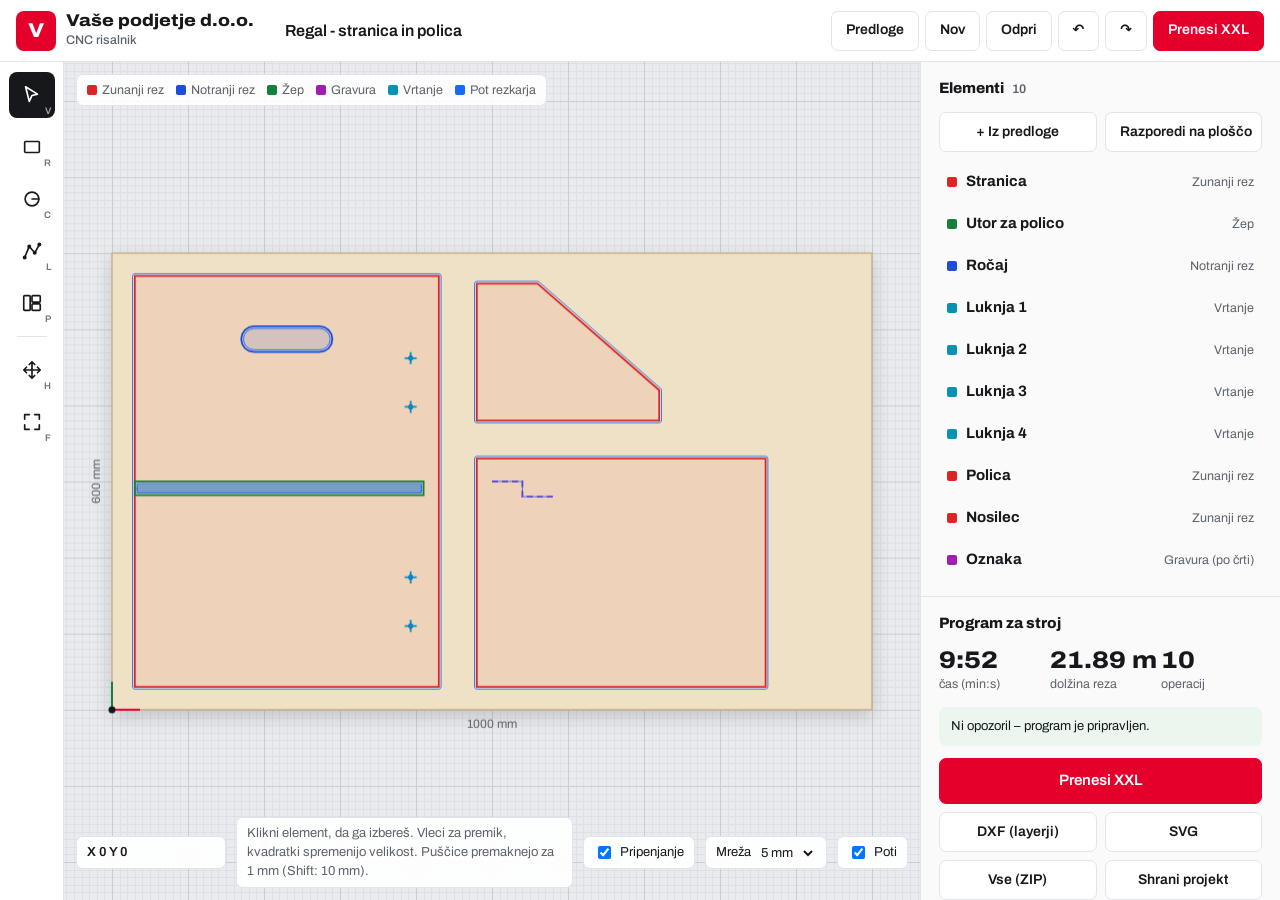
==== index.html @ a8231465 "Prva verzija CNC risalnika" ====
<!DOCTYPE html>
<html lang="sl">
<head>
<meta charset="utf-8">
<meta name="viewport" content="width=device-width, initial-scale=1">
<title>CNC risalnik</title>
<link rel="preconnect" href="https://fonts.googleapis.com">
<link href="https://fonts.googleapis.com/css2?family=Archivo:wdth,wght@62..125,400..800&display=swap" rel="stylesheet">
<style>
/* VOICE: delavniško orodje – natančno, mirno, brez okraskov.
   IDEA: plošča iverala na mizi CNC stroja; kar nariše, gre naravnost v stroj.
   PICTURE: risalna miza sama – plošča, kosi v barvah operacij, modre poti rezkarja.
   COLOUR and TYPE: bela/grafit, brezov les za ploščo, en signalni poudarek (barva podjetja); Archivo.
   LAYOUT: glava z logotipom, levo orodja, sredina miza, desno mere in izvoz; pod 900px se panel zloži pod mizo. */
:root{color-scheme:light dark;
 --bg:light-dark(#ffffff,#141518);--ink:light-dark(#16181b,#eceef1);--mute:light-dark(#5d636b,#9aa1aa);
 --line:light-dark(#e2e4e8,#2a2d33);--panel:light-dark(#fafafa,#1b1d21);--field:light-dark(#fff,#111316);
 --bed:light-dark(#e9ebee,#202329);--grid:light-dark(#dde0e4,#272a30);--grid2:light-dark(#c9cdd3,#33373e);
 --sheet:light-dark(#efe1c6,#5a4c36);--sheet-edge:light-dark(#c9b38b,#8a7553);--path:light-dark(#1769ff,#5b9bff);
 --accent:#e4002b}
:root[data-theme=light]{color-scheme:light}:root[data-theme=dark]{color-scheme:dark}
*{box-sizing:border-box;min-width:0}
html,body{height:100%}
body{margin:0;background:var(--bg);color:var(--ink);font:15px/1.45 Archivo,system-ui,sans-serif;overflow:hidden}
button,input,select{font:inherit;color:inherit}
button{cursor:pointer}
:focus-visible{outline:2px solid var(--accent);outline-offset:2px}
.app{display:grid;grid-template:"top top top" auto "tools stage side" 1fr / 64px minmax(0,1fr) 360px;height:100dvh}
header{grid-area:top;display:flex;align-items:center;gap:14px;padding:10px 16px;border-bottom:1px solid var(--line);flex-wrap:wrap}
.brand{display:flex;align-items:center;gap:10px;margin-right:6px}
#logo{width:40px;height:40px;border-radius:8px;background:var(--accent);display:grid;place-items:center;overflow:hidden;flex:none}
#logo span{color:#fff;font-weight:800;font-size:20px;font-stretch:112%}
#logo img{width:100%;height:100%;object-fit:contain;background:#fff}
#cname{font-weight:800;font-stretch:112%;font-size:17px;line-height:1.1;white-space:nowrap}
.brand small{display:block;color:var(--mute);font-size:12.5px;font-weight:500;font-stretch:100%}
#pname{flex:1 1 220px;max-width:380px;border:1px solid transparent;background:transparent;border-radius:6px;padding:8px 10px;font-weight:600;font-size:16px}
#pname:hover,#pname:focus{border-color:var(--line);background:var(--field)}
.acts{display:flex;gap:6px;flex-wrap:wrap;margin-left:auto}
.btn,.ghost{min-height:40px;padding:0 14px;border-radius:7px;border:1px solid var(--line);background:var(--bg);font-weight:600;font-size:14px;white-space:nowrap}
.ghost:hover,.btn:hover{border-color:var(--mute)}
.primary{background:var(--accent);border-color:var(--accent);color:#fff}
.primary:hover{filter:brightness(1.08);border-color:var(--accent)}
.danger{color:light-dark(#c4001f,#ff7085)}
.tools{grid-area:tools;border-right:1px solid var(--line);display:flex;flex-direction:column;gap:6px;padding:10px 8px;align-items:center}
.tools button{width:46px;height:46px;border-radius:8px;border:1px solid transparent;background:transparent;display:grid;place-items:center;position:relative}
.tools button:hover{background:var(--panel);border-color:var(--line)}
.tools button[aria-pressed=true]{background:var(--ink);color:var(--bg)}
.tools svg{width:22px;height:22px;fill:none;stroke:currentColor;stroke-width:1.8;stroke-linecap:round;stroke-linejoin:round}
.tools kbd{position:absolute;right:3px;bottom:1px;font:600 9.5px Archivo,sans-serif;opacity:.6}
.tools hr{width:30px;border:0;border-top:1px solid var(--line);margin:4px 0}
.stage{grid-area:stage;position:relative;overflow:hidden;touch-action:none}
#cv{position:absolute;inset:0;display:block}
.status{position:absolute;left:12px;right:12px;bottom:12px;display:flex;gap:10px;align-items:center;flex-wrap:wrap;pointer-events:none}
.status>*{pointer-events:auto;background:color-mix(in srgb,var(--bg) 92%,transparent);border:1px solid var(--line);border-radius:7px;padding:6px 10px;font-size:13px;backdrop-filter:blur(6px)}
#xy{font-variant-numeric:tabular-nums;min-width:150px;font-weight:600}
#hint{flex:1 1 260px;color:var(--mute)}
.status label{display:flex;gap:6px;align-items:center;white-space:nowrap}
.status select{border:0;background:transparent;padding:0}
.legend{position:absolute;top:12px;left:12px;display:flex;gap:12px;flex-wrap:wrap;font-size:12.5px;color:var(--mute);background:color-mix(in srgb,var(--bg) 90%,transparent);border:1px solid var(--line);border-radius:7px;padding:6px 10px}
.legend i,.list i{display:inline-block;width:10px;height:10px;border-radius:2px;margin-right:5px;vertical-align:-1px}
aside{grid-area:side;border-left:1px solid var(--line);background:var(--panel);overflow-y:auto}
section{padding:16px 18px;border-bottom:1px solid var(--line)}
h2{font-size:15px;font-weight:800;margin:0 0 12px;display:flex;align-items:center;gap:8px}
h2 small{color:var(--mute);font-weight:600}
details>summary{cursor:pointer;font-weight:800;font-size:15px;list-style:none;display:flex;justify-content:space-between;min-height:28px;align-items:center}
details>summary::after{content:"+";font-weight:500;color:var(--mute);font-size:20px}
details[open]>summary::after{content:"−"}
details[open]>summary{margin-bottom:12px}
.grid2{display:grid;grid-template-columns:minmax(0,1fr) minmax(0,1fr);gap:8px 10px}
.f{display:grid;grid-template-columns:1fr auto;gap:3px 6px;align-items:center;font-size:13px;color:var(--mute)}
.f span{grid-column:1/-1}
.f input,.f select{width:100%;min-height:40px;border:1px solid var(--line);border-radius:6px;background:var(--field);padding:6px 8px;font-size:16px;font-variant-numeric:tabular-nums;color:var(--ink)}
.f em{font-style:normal;font-size:12px;white-space:nowrap}
.f.wide{grid-template-columns:1fr;margin-top:10px}
.chk{display:flex;gap:8px;align-items:center;margin-top:10px;font-size:14px;min-height:32px}
.chk input{width:18px;height:18px;accent-color:var(--accent)}
.note{font-size:13px;color:var(--mute);margin:10px 0 0}
.row{display:flex;gap:8px;margin-top:14px}.row>*{flex:1}
.name{flex:1;border:1px solid var(--line);border-radius:6px;padding:6px 8px;font-weight:700;font-size:16px;background:var(--field)}
.back{width:36px;height:36px;border:1px solid var(--line);border-radius:6px;background:var(--bg);flex:none}
.list{list-style:none;margin:0;padding:0;display:grid;gap:2px}
.list button{width:100%;display:grid;grid-template-columns:auto 1fr auto;align-items:center;gap:4px;text-align:left;border:0;background:transparent;padding:9px 8px;border-radius:6px;min-height:40px}
.list button:hover{background:var(--bg)}
.list span{font-size:12.5px;color:var(--mute)}
.list .empty{color:var(--mute);font-size:14px;padding:8px}
.pts{display:grid;gap:5px;grid-column:1/-1}
.pt{display:grid;grid-template-columns:22px 1fr 1fr 32px;gap:6px;align-items:center;font-size:12.5px;color:var(--mute)}
.pt input{min-height:36px;border:1px solid var(--line);border-radius:6px;padding:4px 6px;background:var(--field);font-size:15px;width:100%}
.pt .x{height:36px;border:1px solid var(--line);border-radius:6px;background:var(--bg)}
.pts+.chk{grid-column:1/-1}
.kpi{display:grid;grid-template-columns:repeat(3,minmax(0,1fr));gap:10px;margin-bottom:12px}
.kpi b{display:block;font-size:24px;font-weight:800;font-stretch:112%;font-variant-numeric:tabular-nums;line-height:1.1;white-space:nowrap}
.kpi span{font-size:12.5px;color:var(--mute)}
.warn{margin:0 0 12px;padding:10px 12px 10px 28px;border-radius:7px;background:light-dark(#fff4e5,#3a2a12);font-size:13px}
.warn.good{background:light-dark(#eaf6ee,#13291b);list-style:none;padding-left:12px}
.dl{display:grid;grid-template-columns:1fr 1fr;gap:8px}
.dl .primary{grid-column:1/-1;min-height:46px;font-size:15px}
pre{margin:10px 0 0;max-height:260px;overflow:auto;background:var(--field);border:1px solid var(--line);border-radius:6px;padding:10px;font:12.5px/1.45 ui-monospace,SFMono-Regular,Menlo,monospace}
.gh{display:flex;justify-content:space-between;align-items:center;gap:8px;margin-top:12px;font-size:13px;color:var(--mute)}
.gh .ghost{min-height:34px}
.color{width:100%;height:40px;border:1px solid var(--line);border-radius:6px;padding:2px;background:var(--field)}
.file{font-size:13px}
#toast{position:fixed;left:50%;bottom:24px;transform:translate(-50%,20px);background:var(--ink);color:var(--bg);padding:10px 16px;border-radius:8px;font-weight:600;opacity:0;transition:.2s;pointer-events:none;z-index:9;max-width:90vw}
#toast.on{opacity:1;transform:translate(-50%,0)}
@media(prefers-reduced-motion:reduce){#toast{transition:none}}
.perpart{margin-top:12px;padding-top:12px;border-top:1px dashed var(--line)}.perpart .ghost{width:100%}
.sample{font-size:12.5px;color:var(--mute);margin:8px 0 0}
.grp{display:flex;gap:10px;align-items:center;background:var(--bg);border:1px solid var(--line);border-radius:7px;padding:8px 10px;margin:-2px 0 12px;font-size:13px;color:var(--mute)}
.grp b{color:var(--ink)}.grp .ghost{min-height:34px;flex:none}
.xxl{margin-top:12px;padding-top:12px;border-top:1px dashed var(--line)}
.sub{font-size:13px;font-weight:700;margin:12px 0 6px}
.drills{display:grid;grid-template-columns:1fr 1fr 1.3fr .8fr 32px;gap:5px;align-items:center;font-size:12px;color:var(--mute)}
.drills input{min-height:36px;border:1px solid var(--line);border-radius:6px;padding:4px 6px;background:var(--field);font-size:15px;width:100%}
.drills .x{height:36px;border:1px solid var(--line);border-radius:6px;background:var(--bg)}
.small{min-height:34px;margin-top:8px;font-size:13px}
textarea{width:100%;border:1px solid var(--line);border-radius:6px;background:var(--field);padding:8px;font:13px/1.4 ui-monospace,Menlo,monospace;color:var(--ink);resize:vertical}
dialog{width:min(1120px,96vw);max-height:92dvh;border:1px solid var(--line);border-radius:12px;padding:0;background:var(--bg);color:var(--ink);overflow:hidden;display:none;flex-direction:column}
dialog[open]{display:flex}
dialog::backdrop{background:rgba(10,12,16,.45)}
.tplhead,.tplfoot{display:flex;align-items:center;gap:14px;padding:14px 18px;border-bottom:1px solid var(--line);flex-wrap:wrap}
.tplhead h2{margin:0;flex:1;font-size:19px}
.tplfoot{border-bottom:0;border-top:1px solid var(--line)}.tplfoot .primary{margin-left:auto;min-height:44px}
.tplbody{display:grid;grid-template-columns:240px minmax(0,1fr) minmax(0,1.1fr);overflow:auto;flex:1}
#tpl-list{border-right:1px solid var(--line);padding:10px;display:grid;gap:4px;align-content:start}
#tpl-list button{text-align:left;border:1px solid transparent;background:transparent;border-radius:8px;padding:10px;display:grid;gap:2px}
#tpl-list button span{font-size:12.5px;color:var(--mute);line-height:1.35}
#tpl-list button[aria-pressed=true]{background:var(--panel);border-color:var(--line);box-shadow:inset 3px 0 0 var(--accent)}
#tpl-form{padding:16px 18px;border-right:1px solid var(--line)}
#tpl-form h3{margin:0 0 4px;font-size:17px}
.tplprev{padding:16px 18px;background:var(--bed)}
#tpl-svg{width:100%;height:260px;display:block}
.parts{list-style:none;margin:10px 0 0;padding:0;display:grid;gap:4px;font-size:13.5px}
.parts li{display:flex;justify-content:space-between;gap:10px;border-bottom:1px solid var(--line);padding:4px 0}
.parts span{color:var(--mute);font-variant-numeric:tabular-nums;white-space:nowrap}
.tnotes{margin:10px 0 0;padding-left:18px;font-size:13px;color:var(--mute)}
@media(max-width:900px){.tplbody{grid-template-columns:minmax(0,1fr)}#tpl-list{border-right:0;border-bottom:1px solid var(--line);grid-template-columns:repeat(auto-fill,minmax(160px,1fr))}#tpl-form{border-right:0}}
@media(max-width:900px){
 body{overflow:auto}
 .app{grid-template:"top" auto "tools" auto "stage" 70vh "side" auto / minmax(0,1fr);height:auto}
 .tools{flex-direction:row;border-right:0;border-bottom:1px solid var(--line);justify-content:center;flex-wrap:wrap}
 .tools hr{width:1px;height:30px;border:0;border-left:1px solid var(--line);margin:0 4px}
 aside{border-left:0;border-top:1px solid var(--line);overflow:visible}
 #hint{display:none}
 .acts{margin-left:0}
}
</style>
</head>
<body>
<div class="app">
<header>
  <div class="brand"><div id="logo"></div><div><div id="cname"></div><small>CNC risalnik</small></div></div>
  <input id="pname" aria-label="Ime projekta">
  <div class="acts">
    <button class="ghost" id="tpl-open">Predloge</button>
    <button class="ghost" id="new">Nov</button>
    <button class="ghost" id="open">Odpri</button>
    <button class="ghost" id="undo" aria-label="Razveljavi">↶</button>
    <button class="ghost" id="redo" aria-label="Ponovi">↷</button>
    <button class="btn primary" id="dl-nc">Prenesi G-kodo</button>
  </div>
  <input type="file" id="file" accept=".json,application/json" hidden>
</header>

<nav class="tools" aria-label="Orodja za risanje">
  <button data-tool="select" title="Izberi in premakni (V)" aria-label="Izberi"><svg viewBox="0 0 24 24"><path d="M5 3l13 8-6 1.5L9 19z"/></svg><kbd>V</kbd></button>
  <button data-tool="rect" title="Pravokotnik (R)" aria-label="Pravokotnik"><svg viewBox="0 0 24 24"><rect x="4" y="6" width="16" height="12" rx="1"/></svg><kbd>R</kbd></button>
  <button data-tool="circle" title="Krog / luknja (C)" aria-label="Krog"><svg viewBox="0 0 24 24"><circle cx="12" cy="12" r="7.5"/><path d="M12 12h7.5"/></svg><kbd>C</kbd></button>
  <button data-tool="poly" title="Črta in oblika (L)" aria-label="Črta in oblika"><svg viewBox="0 0 24 24"><path d="M4 19l5-12 6 7 5-9"/><circle cx="4" cy="19" r="1.3"/><circle cx="9" cy="7" r="1.3"/><circle cx="15" cy="14" r="1.3"/><circle cx="20" cy="5" r="1.3"/></svg><kbd>L</kbd></button>
  <button id="tpl-open3" title="Kos iz predloge" aria-label="Kos iz predloge"><svg viewBox="0 0 24 24"><rect x="3" y="4" width="7" height="16" rx="1"/><rect x="12" y="4" width="9" height="7" rx="1"/><rect x="12" y="13" width="9" height="7" rx="1"/></svg><kbd>P</kbd></button>
  <hr>
  <button data-tool="pan" title="Premik pogleda (H, ali drži preslednico)" aria-label="Premik pogleda"><svg viewBox="0 0 24 24"><path d="M12 3v18M3 12h18M12 3l-3 3M12 3l3 3M12 21l-3-3M12 21l3-3M3 12l3-3M3 12l3 3M21 12l-3-3M21 12l-3 3"/></svg><kbd>H</kbd></button>
  <button id="fit" title="Prilagodi pogled (F)" aria-label="Prilagodi pogled"><svg viewBox="0 0 24 24"><path d="M4 9V4h5M20 9V4h-5M4 15v5h5M20 15v5h-5"/></svg><kbd>F</kbd></button>
</nav>

<main class="stage">
  <canvas id="cv" aria-label="Risalna miza: plošča materiala z narisanimi kosi"></canvas>
  <div class="legend"><span><i style="background:#dc2626"></i>Zunanji rez</span><span><i style="background:#1d4ed8"></i>Notranji rez</span><span><i style="background:#15803d"></i>Žep</span><span><i style="background:#a21caf"></i>Gravura</span><span><i style="background:#0891b2"></i>Vrtanje</span><span><i style="background:var(--path)"></i>Pot rezkarja</span></div>
  <div class="status">
    <span id="xy">X 0  Y 0</span>
    <span id="hint"></span>
    <label><input type="checkbox" id="snap" checked> Pripenjanje</label>
    <label>Mreža <select id="gridsel"><option value="1">1 mm</option><option value="5" selected>5 mm</option><option value="10">10 mm</option><option value="50">50 mm</option></select></label>
    <label><input type="checkbox" id="paths" checked> Poti</label>
  </div>
</main>

<aside>
  <section id="selbox"></section>
  <section>
    <h2>Program za stroj</h2>
    <div class="kpi"><div><b id="time">–</b><span>čas (min:s)</span></div><div><b id="len">–</b><span>dolžina reza</span></div><div><b id="nops">–</b><span>operacij</span></div></div>
    <ul id="warn" class="warn"></ul>
    <div class="dl">
      <button class="btn primary" id="dl-nc2">Prenesi G-kodo</button>
      <button class="ghost" id="dl-dxf">DXF (layerji)</button>
      <button class="ghost" id="dl-svg">SVG</button>
      <button class="ghost" id="dl-zip">Vse (ZIP)</button>
      <button class="ghost" id="dl-json">Shrani projekt</button>
    </div>
    <div class="perpart">
      <button class="ghost" id="dl-parts">Vsak kos svoj program (ZIP)</button>
      <label class="chk"><input type="checkbox" id="with-outline"> Tudi rezkaj obris kosa</label>
      <p class="note">Za delo na podstavkih: kos je že razrezan na žagi, program ima mere kosa (DX, DY) in samo vrtine, utore, žepe.</p>
    </div>
    <details><summary id="gsum">Predogled G-kode</summary>
      <div class="gh"><span id="gclines"></span><button class="ghost" id="copy">Kopiraj</button></div>
      <pre id="gcode"></pre>
    </details>
  </section>
  <section><details open><summary>Material in orodje</summary><div id="setbox"></div></details></section>
  <section><details><summary>Blagovna znamka</summary>
    <div class="grid2">
      <label class="f wide" style="grid-column:1/-1"><span>Ime podjetja</span><input id="b-name"></label>
      <label class="f"><span>Barva</span><input id="b-acc" type="color" class="color"></label>
      <label class="f"><span>Logotip (PNG/SVG)</span><input id="b-logo" type="file" accept="image/*" class="file"></label>
    </div>
    <div class="row"><button class="ghost" id="b-reset">Ponastavi znamko</button><button class="ghost" id="sample">Naloži vzorec</button></div>
    <p class="sample">Vzorčni projekt (regal) je izmišljen, za preizkus.</p>
  </details></section>
</aside>
</div>
<dialog id="tpl" aria-labelledby="tpl-h">
  <div class="tplhead"><h2 id="tpl-h">Kos iz predloge</h2><button type="button" class="ghost" id="tpl-close">Zapri</button></div>
  <div class="tplbody">
    <nav id="tpl-list" aria-label="Predloge"></nav>
    <div id="tpl-form"></div>
    <div class="tplprev"><svg id="tpl-svg" role="img" aria-label="Predogled kosov"></svg><ul id="tpl-parts" class="parts"></ul><ul id="tpl-notes" class="tnotes"></ul></div>
  </div>
  <div class="tplfoot">
    <label class="chk"><input type="checkbox" id="tpl-rot"> Dovoli zasuk kosov za 90° (ne upošteva smeri letnic)</label>
    <label class="chk"><input type="checkbox" id="tpl-clear"> Najprej pobriši ploščo</label>
    <button type="button" class="btn primary" id="tpl-add">Dodaj na ploščo</button>
  </div>
</dialog>
<div id="toast" role="status"></div>
<script>
/* ===== CNC jedro: geometrija, odmik orodja, poti, G-koda, DXF, SVG =====
   Enote: mm. Koordinatni sistem: X desno, Y gor, izhodišče = spodnji levi kot plošče,
   Z0 = zgornja ploskev materiala. */
const CNC = (() => {
  const TAU = Math.PI * 2;
  const fmt = n => { const v = Math.abs(n) < 5e-4 ? 0 : n; return (+v.toFixed(3)).toString(); };
  const ascii = t => String(t).normalize('NFD').replace(/[\u0300-\u036f]/g, '').replace(/[^\x20-\x7e]/g, '').replace(/[()]/g, '');
  const dist = (a, b) => Math.hypot(b.x - a.x, b.y - a.y);

  function area(pts) {
    let a = 0;
    for (let i = 0; i < pts.length; i++) { const p = pts[i], q = pts[(i + 1) % pts.length]; a += p.x * q.y - q.x * p.y; }
    return a / 2;
  }
  function cleanPts(pts, closed) {
    const out = [];
    for (const p of pts) if (!out.length || dist(out[out.length - 1], p) > 1e-6) out.push({ x: p.x, y: p.y });
    if (closed && out.length > 1 && dist(out[0], out[out.length - 1]) < 1e-6) out.pop();
    return out;
  }

  /* Pot: {start:{x,y}, segs:[{t:'L',x,y} | {t:'A',x,y,cx,cy,cw}], closed} */
  function rectPath(x, y, w, h, r) {
    r = Math.max(0, Math.min(r || 0, w / 2, h / 2));
    if (r < 1e-6) return { start: { x, y }, closed: true, segs: [
      { t: 'L', x: x + w, y }, { t: 'L', x: x + w, y: y + h }, { t: 'L', x, y: y + h }, { t: 'L', x, y }] };
    const s = [];
    const L = (px, py) => s.push({ t: 'L', x: px, y: py });
    const A = (px, py, cx, cy) => s.push({ t: 'A', x: px, y: py, cx, cy, cw: false });
    L(x + w - r, y); A(x + w, y + r, x + w - r, y + r);
    L(x + w, y + h - r); A(x + w - r, y + h, x + w - r, y + h - r);
    L(x + r, y + h); A(x, y + h - r, x + r, y + h - r);
    L(x, y + r); A(x + r, y, x + r, y + r);
    return { start: { x: x + r, y }, closed: true, segs: s };
  }
  function circlePath(cx, cy, r) {
    return { start: { x: cx + r, y: cy }, closed: true, segs: [
      { t: 'A', x: cx - r, y: cy, cx, cy, cw: false }, { t: 'A', x: cx + r, y: cy, cx, cy, cw: false }] };
  }
  function polyPath(pts, closed) {
    pts = cleanPts(pts, closed);
    if (closed && area(pts) < 0) pts = pts.slice().reverse();
    const segs = pts.slice(1).map(p => ({ t: 'L', x: p.x, y: p.y }));
    if (closed) segs.push({ t: 'L', x: pts[0].x, y: pts[0].y });
    return { start: { ...pts[0] }, closed, segs };
  }
  function shapePath(s) {
    if (s.type === 'rect') return rectPath(s.x, s.y, s.w, s.h, s.r);
    if (s.type === 'circle') return circlePath(s.cx, s.cy, s.r);
    return polyPath(s.pts, s.closed);
  }
  const isClosed = s => s.type !== 'poly' || !!s.closed;

  /* Odmik zaprtega poligona (CCW). d>0 navzven, d<0 navznoter.
     Kjer nastane vrzel → lok okoli oglišča, kjer prekrivanje → presečišče. */
  function polygonOffset(ptsIn, d) {
    let pts = cleanPts(ptsIn, true);
    if (pts.length < 3) return { ok: false };
    if (area(pts) < 0) pts = pts.slice().reverse();
    const n = pts.length, E = [];
    for (let i = 0; i < n; i++) {
      const p = pts[i], q = pts[(i + 1) % n], len = dist(p, q);
      const u = { x: (q.x - p.x) / len, y: (q.y - p.y) / len }, nr = { x: u.y, y: -u.x };
      E.push({ u, a: { x: p.x + nr.x * d, y: p.y + nr.y * d }, b: { x: q.x + nr.x * d, y: q.y + nr.y * d } });
    }
    const corners = [];
    for (let i = 0; i < n; i++) {
      const e0 = E[(i - 1 + n) % n], e1 = E[i];
      const cr = e0.u.x * e1.u.y - e0.u.y * e1.u.x, dot = e0.u.x * e1.u.x + e0.u.y * e1.u.y;
      if (Math.abs(cr) < 1e-9 && dot > 0) { corners.push({ first: e1.a, last: e1.a }); continue; }
      const convex = cr >= 0, gap = (convex && d > 0) || (!convex && d < 0);
      if (gap) corners.push({ first: e0.b, last: e1.a, arc: { cx: pts[i].x, cy: pts[i].y, cw: d < 0 } });
      else {
        const den = e0.u.x * e1.u.y - e0.u.y * e1.u.x;
        const t = ((e1.a.x - e0.a.x) * e1.u.y - (e1.a.y - e0.a.y) * e1.u.x) / den;
        const p = { x: e0.a.x + e0.u.x * t, y: e0.a.y + e0.u.y * t };
        corners.push({ first: p, last: p });
      }
    }
    let ok = true;
    for (let i = 0; i < n; i++) {
      const a = corners[i].last, b = corners[(i + 1) % n].first;
      if ((b.x - a.x) * E[i].u.x + (b.y - a.y) * E[i].u.y < -1e-6) ok = false;
    }
    const c0 = corners[0], segs = [];
    if (c0.arc) segs.push({ t: 'A', x: c0.last.x, y: c0.last.y, ...c0.arc });
    for (let i = 1; i < n; i++) {
      const c = corners[i];
      segs.push({ t: 'L', x: c.first.x, y: c.first.y });
      if (c.arc) segs.push({ t: 'A', x: c.last.x, y: c.last.y, ...c.arc });
    }
    segs.push({ t: 'L', x: c0.first.x, y: c0.first.y });
    const path = { start: { ...c0.first }, closed: true, segs: segs.filter((g, i) => {
      const prev = i ? segs[i - 1] : c0.first; return dist(prev, g) > 1e-7; }) };
    if (ok) { const a2 = area(pathToPoints(path, 0.05)); if (d < 0 && a2 <= 1e-6) ok = false; }
    return { ok, path };
  }

  function offsetShape(s, d) {
    if (s.type === 'rect') {
      const w = s.w + 2 * d, h = s.h + 2 * d;
      if (w < 0.01 || h < 0.01) return { ok: false };
      const rc = Math.max(0, Math.min(s.r || 0, s.w / 2, s.h / 2));
      const nr = rc > 0 ? Math.max(0, rc + d) : Math.max(0, d);
      return { ok: true, path: rectPath(s.x - d, s.y - d, w, h, nr) };
    }
    if (s.type === 'circle') {
      const r = s.r + d; if (r < 0.01) return { ok: false };
      return { ok: true, path: circlePath(s.cx, s.cy, r) };
    }
    return polygonOffset(s.pts, d);
  }

  function arcSweep(from, g) {
    const a0 = Math.atan2(from.y - g.cy, from.x - g.cx), a1 = Math.atan2(g.y - g.cy, g.x - g.cx);
    let sw = g.cw ? a0 - a1 : a1 - a0;
    while (sw <= 1e-9) sw += TAU;
    while (sw > TAU + 1e-9) sw -= TAU;
    return { a0, sw, r: Math.hypot(from.x - g.cx, from.y - g.cy) };
  }
  function pathToPoints(path, tol = 0.1) {
    const out = [{ ...path.start }]; let cur = path.start;
    for (const g of path.segs) {
      if (g.t === 'L') out.push({ x: g.x, y: g.y });
      else {
        const { a0, sw, r } = arcSweep(cur, g);
        const step = r > tol ? 2 * Math.acos(1 - tol / r) : sw;
        const n = Math.max(2, Math.ceil(sw / step)), dir = g.cw ? -1 : 1;
        for (let k = 1; k < n; k++) { const a = a0 + dir * sw * k / n; out.push({ x: g.cx + r * Math.cos(a), y: g.cy + r * Math.sin(a) }); }
        out.push({ x: g.x, y: g.y });
      }
      cur = g;
    }
    if (path.closed && out.length > 1 && dist(out[0], out[out.length - 1]) < 1e-6) out.pop();
    return out;
  }
  function pathLength(path) {
    let L = 0, cur = path.start;
    for (const g of path.segs) { L += g.t === 'L' ? dist(cur, g) : (() => { const a = arcSweep(cur, g); return a.r * a.sw; })(); cur = g; }
    return L;
  }
  function reversePath(path) {
    const P = [path.start, ...path.segs];
    const segs = [];
    for (let i = path.segs.length - 1; i >= 0; i--) {
      const g = path.segs[i], to = P[i];
      segs.push(g.t === 'L' ? { t: 'L', x: to.x, y: to.y } : { t: 'A', x: to.x, y: to.y, cx: g.cx, cy: g.cy, cw: !g.cw });
    }
    const last = P[P.length - 1];
    return { start: { x: last.x, y: last.y }, closed: path.closed, segs };
  }
  function pointInPoly(p, poly) {
    let c = false;
    for (let i = 0, j = poly.length - 1; i < poly.length; j = i++) {
      const a = poly[i], b = poly[j];
      if ((a.y > p.y) !== (b.y > p.y) && p.x < (b.x - a.x) * (p.y - a.y) / (b.y - a.y) + a.x) c = !c;
    }
    return c;
  }
  function bounds(pts) {
    let x0 = Infinity, y0 = Infinity, x1 = -Infinity, y1 = -Infinity;
    for (const p of pts) { x0 = Math.min(x0, p.x); y0 = Math.min(y0, p.y); x1 = Math.max(x1, p.x); y1 = Math.max(y1, p.y); }
    return { x0, y0, x1, y1 };
  }
  function shapeBounds(s) { return bounds(pathToPoints(shapePath(s), 0.2)); }

  /* Žep: končni obris + cik-cak polnjenje */
  function pocket(s, tool, stepoverFrac) {
    const r = tool.d / 2, inner = offsetShape(s, -r);
    if (!inner.ok) return { ok: false };
    const poly = pathToPoints(inner.path, 0.05), b = bounds(poly);
    const step = Math.max(0.05, tool.d * stepoverFrac), strokes = [];
    let active = [], row = 0;
    const nearEdge = p => { for (let i = 0, j = poly.length - 1; i < poly.length; j = i++) { const a = poly[j], c = poly[i], dx = c.x - a.x, dy = c.y - a.y;
      let t = ((p.x - a.x) * dx + (p.y - a.y) * dy) / ((dx * dx + dy * dy) || 1); t = Math.max(0, Math.min(1, t));
      if (Math.hypot(p.x - a.x - t * dx, p.y - a.y - t * dy) < 0.02) return true; } return false; };
    const okJoin = (a, c) => [0.2, 0.4, 0.6, 0.8].every(t => { const p = { x: a.x + (c.x - a.x) * t, y: a.y + (c.y - a.y) * t }; return pointInPoly(p, poly) || nearEdge(p); });
    for (let y = b.y0 + step * 0.5; y < b.y1 - 1e-6; y += step, row++) {
      const xs = [];
      for (let i = 0, j = poly.length - 1; i < poly.length; j = i++) {
        const a = poly[i], c = poly[j];
        if ((a.y > y) !== (c.y > y)) xs.push(a.x + (y - a.y) * (c.x - a.x) / (c.y - a.y));
      }
      xs.sort((p, q) => p - q);
      const iv = [];
      for (let k = 0; k + 1 < xs.length; k += 2) if (xs[k + 1] - xs[k] > 1e-4) iv.push([xs[k], xs[k + 1]]);
      const rev = row % 2 === 1, next = [], usedS = new Set(), segOf = [], pairs = [];
      iv.forEach(([x0, x1], k) => {
        segOf[k] = rev ? [{ x: x1, y }, { x: x0, y }] : [{ x: x0, y }, { x: x1, y }];
        active.forEach(st => {
          if (st.x1 < x0 || st.x0 > x1) return;
          const e = st.pts[st.pts.length - 1];
          pairs.push({ st, k, d: Math.hypot(e.x - segOf[k][0].x, e.y - segOf[k][0].y) });
        });
      });
      pairs.sort((p, q) => p.d - q.d);
      const taken = new Map();
      for (const p of pairs) {
        if (usedS.has(p.st) || taken.has(p.k)) continue;
        if (!okJoin(p.st.pts[p.st.pts.length - 1], segOf[p.k][0])) continue;
        usedS.add(p.st); taken.set(p.k, p.st);
      }
      const order = iv.map((_, k) => k); if (rev) order.reverse();
      for (const k of order) {
        const [x0, x1] = iv[k], sg = segOf[k], st0 = taken.get(k);
        if (st0) { st0.pts.push(...sg); st0.x0 = x0; st0.x1 = x1; next.push(st0); }
        else { const st = { pts: sg.slice(), x0, x1 }; strokes.push(st); next.push(st); }
      }
      active = next;
    }
    return { ok: true, strokes: strokes.map(st => st.pts), contour: inner.path };
  }

  function depthLevels(depth, stepdown) {
    const n = Math.max(1, Math.ceil(depth / Math.max(0.05, stepdown) - 1e-9));
    return Array.from({ length: n }, (_, i) => -depth * (i + 1) / n);
  }

  const OPS = {
    drill:   { label: 'Vrtanje',      order: 0, layer: 'VRTANJE',      aci: 4, color: '#0891b2' },
    engrave: { label: 'Gravura (po črti)', order: 1, layer: 'GRAVURA', aci: 6, color: '#a21caf' },
    pocket:  { label: 'Žep',           order: 2, layer: 'ZEP',          aci: 3, color: '#15803d' },
    inside:  { label: 'Notranji rez',  order: 3, layer: 'NOTRANJI_REZ', aci: 5, color: '#1d4ed8' },
    outside: { label: 'Zunanji rez',   order: 4, layer: 'ZUNANJI_REZ',  aci: 1, color: '#dc2626' },
  };
  function allowedOps(s) {
    if (!isClosed(s)) return ['engrave'];
    if (s.type === 'circle') return ['outside', 'inside', 'pocket', 'engrave', 'drill'];
    return ['outside', 'inside', 'pocket', 'engrave'];
  }
  function shapeDepth(doc, s) { return s.through && s.op !== 'engrave' && s.op !== 'pocket' ? doc.sheet.t + doc.cut.overcut : s.depth; }

  const POSTS = {
    grbl: { name: 'GRBL / grblHAL', ext: 'nc',
      head: c => ['G21 G90 G17 G94', `G0 Z${fmt(c.safeZ)}`, `M3 S${c.rpm}`, 'G4 P3'],
      foot: c => [`G0 Z${fmt(c.safeZ)}`, 'M5', 'G0 X0 Y0', 'M30'] },
    mach3: { name: 'Mach3 / Mach4', ext: 'tap',
      head: c => ['G21 G90 G17 G40 G49 G80', 'T1 M6', `G0 Z${fmt(c.safeZ)}`, `S${c.rpm} M3`, 'G4 P3'],
      foot: c => [`G0 Z${fmt(c.safeZ)}`, 'M5', 'G0 X0 Y0', 'M30'] },
    linuxcnc: { name: 'LinuxCNC', ext: 'ngc', pct: true,
      head: c => ['G21 G90 G17 G40 G49 G64 P0.02', 'T1 M6', `G0 Z${fmt(c.safeZ)}`, `S${c.rpm} M3`, 'G4 P3'],
      foot: c => [`G0 Z${fmt(c.safeZ)}`, 'M5', 'G0 X0 Y0', 'M2'] },
    xilog: { name: 'SCM Xilog Plus (.xxl)', ext: 'xxl' },
    iso: { name: 'ISO / Fanuc (s številkami vrstic)', ext: 'nc', pct: true, numbers: true, prog: 'O0001',
      head: c => ['G21 G90 G17 G40 G49 G80', 'T1 M6', `G0 Z${fmt(c.safeZ)}`, `S${c.rpm} M3`, 'G4 P3'],
      foot: c => [`G0 Z${fmt(c.safeZ)}`, 'M5', 'G0 X0 Y0', 'M30'] },
  };

  /* ---- Izhodni "zapisovalniki": G-koda in Xilog (XXL) imata isti vmesnik ---- */
  function gcodeWriter(doc, post) {
    const T = doc.tool, C = doc.cut, out = [];
    let pos = { x: 0, y: 0, z: C.safeZ };
    return {
      out, pos: () => pos,
      begin() {
        if (post.pct) out.push('%'); if (post.prog) out.push(post.prog);
        out.push(`(${ascii(doc.company || 'CNC')} - ${ascii(doc.name || 'projekt')})`);
        out.push(`(Plosca ${fmt(doc.sheet.w)} x ${fmt(doc.sheet.h)} x ${fmt(doc.sheet.t)} mm, X0 Y0 = spodnji levi kot, Z0 = vrh materiala)`);
        out.push(`(Orodje: rezkar fi ${fmt(T.d)} mm, ${T.rpm} obr/min, F${T.feed}, potop F${T.plunge})`);
        out.push(...post.head({ ...C, rpm: T.rpm }));
      },
      comment: t => out.push(`(${ascii(t)})`),
      travel(x, y) { if (pos.z < C.safeZ - 1e-6) { out.push(`G0 Z${fmt(C.safeZ)}`); pos.z = C.safeZ; } out.push(`G0 X${fmt(x)} Y${fmt(y)}`); out.push(`G0 Z${fmt(C.clearZ)}`); pos = { x, y, z: C.clearZ }; },
      plunge(z) { out.push(`G1 Z${fmt(z)} F${T.plunge}`); pos.z = z; },
      line(x, y) { out.push(`G1 X${fmt(x)} Y${fmt(y)} F${T.feed}`); pos.x = x; pos.y = y; },
      arc(g) { out.push(`${g.cw ? 'G2' : 'G3'} X${fmt(g.x)} Y${fmt(g.y)} I${fmt(g.cx - pos.x)} J${fmt(g.cy - pos.y)} F${T.feed}`); pos.x = g.x; pos.y = g.y; },
      lift() { out.push(`G0 Z${fmt(C.clearZ)}`); pos.z = C.clearZ; },
      drillBit: () => null,
      finish() {
        out.push(...post.foot(C));
        let body = out;
        if (post.numbers) { let n = 0; body = body.map(l => (l === '%' || l === post.prog || l.startsWith('(')) ? l : `N${(n += 10)} ${l}`); }
        if (post.pct) body.push('%');
        return body.join('\n') + '\n';
      },
    };
  }
  /* Xilog Plus (SCM): Y je obrnjen (Y=0 spodnji rob, pozitivno navzdol),
     rezkanje: XG0 (začetek profila), XL2P (premica), XAR2 (lok z r in G=2/3); vrtanje: B. */
  function xilogWriter(doc) {
    const T = doc.tool, X = doc.xxl, out = [];
    let pos = { x: 0, y: 0, z: doc.cut.safeZ }, open = false, startPt = null, firstFeed = true;
    const Y = y => fmt(-y);
    return {
      out, pos: () => pos,
      begin() {
        out.push(X.header.replace(/\{DX\}/g, fmt(doc.sheet.w)).replace(/\{DY\}/g, fmt(doc.sheet.h)).replace(/\{DZ\}/g, fmt(doc.sheet.t)));
        out.push(`;${ascii(doc.company || 'CNC')} - ${ascii(doc.name || 'projekt')}`);
        out.push(`;Rezkar fi ${fmt(T.d)} = T${X.routerT}, Y=0 spodnji rob, Y pozitivno navzdol, Z v material`);
      },
      comment: t => out.push(`;${ascii(t)}`),
      travel(x, y) { open = false; startPt = { x, y }; pos = { x, y, z: doc.cut.clearZ }; },
      plunge(z) {
        if (!open) { out.push(`XG0 X=${fmt(startPt.x)} Y=${Y(startPt.y)} Z=${fmt(z)} T=${X.routerT} S=${T.rpm} V=${T.plunge}`); open = true; firstFeed = true; }
        else out.push(`XL2P Z=${fmt(z)}`);
        pos.z = z;
      },
      line(x, y) { out.push(`XL2P X=${fmt(x)} Y=${Y(y)}${firstFeed ? ` V=${T.feed}` : ''}`); firstFeed = false; pos.x = x; pos.y = y; },
      arc(g) { const r = Math.hypot(pos.x - g.cx, pos.y - g.cy);
        // zrcaljenje Y obrne smer loka
        out.push(`XAR2 X=${fmt(g.x)} Y=${Y(g.y)} r=${fmt(r)} G=${g.cw ? 3 : 2}${firstFeed ? ` V=${T.feed}` : ''}`); firstFeed = false; pos.x = g.x; pos.y = g.y; },
      lift() { open = false; pos.z = doc.cut.clearZ; },
      drillBit(d) { return (X.drills || []).find(b => Math.abs(b.d - d) < 0.01) || null; },
      drill(x, y, depth, b) { out.push(`B X=${fmt(x)} Y=${Y(y)} Z=${fmt(depth)} V=${b.V} S=${b.S} Q=0 R=1 x=0 y=0 D=2 G=1 T=${b.T}`); },
      finish() { return out.join('\r\n') + '\r\n'; },
    };
  }

  function generate(doc, format) {
    const T = doc.tool, C = doc.cut, r = T.d / 2, fmtKey = format || doc.post;
    const W = fmtKey === 'xilog' ? xilogWriter(doc) : gcodeWriter(doc, POSTS[fmtKey] || POSTS.grbl);
    const warnings = [], preview = [], st = { cut: 0, plunge: 0, rapid: 0, drills: 0 };
    const P = () => W.pos();
    const travel = (x, y) => { const p = P(); st.rapid += dist(p, { x, y }) + 2 * Math.abs(C.safeZ - C.clearZ); W.travel(x, y); };
    const plunge = z => { const p = P(); if (Math.abs(p.z - z) < 1e-6) return; st.plunge += Math.abs(p.z - z); W.plunge(z); };
    const line = (x, y) => { const d = dist(P(), { x, y }); if (d < 1e-6) return; st.cut += d; W.line(x, y); };
    const arc = g => { const a = arcSweep(P(), g); st.cut += a.r * a.sw; W.arc(g); };
    const runPath = p => { for (const g of p.segs) g.t === 'L' ? line(g.x, g.y) : arc(g); };
    const lift = () => { W.lift(); };

    function cutPathWithTabs(p, z, tabZ, tabs) {
      const pts = pathToPoints(p, 0.02), Ls = [0];
      for (let i = 1; i < pts.length; i++) Ls.push(Ls[i - 1] + dist(pts[i - 1], pts[i]));
      if (p.closed) { pts.push(pts[0]); Ls.push(Ls[Ls.length - 1] + dist(pts[pts.length - 2], pts[0])); }
      const total = Ls[Ls.length - 1], half = (C.tabW + T.d) / 2, iv = [];
      for (let k = 0; k < tabs; k++) { const c = total * (k + 0.5) / tabs; iv.push([c - half, c + half]); }
      const inTab = s => iv.some(([a, b]) => s > a && s < b);
      const cuts = new Set(Ls); iv.flat().forEach(s => { if (s > 0 && s < total) cuts.add(s); });
      const S = [...cuts].sort((a, b) => a - b);
      const at = s => { let i = 1; while (i < Ls.length - 1 && Ls[i] < s) i++; const t = (s - Ls[i - 1]) / ((Ls[i] - Ls[i - 1]) || 1);
        return { x: pts[i - 1].x + (pts[i].x - pts[i - 1].x) * t, y: pts[i - 1].y + (pts[i].y - pts[i - 1].y) * t }; };
      for (let k = 1; k < S.length; k++) {
        plunge(inTab((S[k - 1] + S[k]) / 2) ? Math.max(z, tabZ) : z);
        const q = at(S[k]); line(q.x, q.y);
      }
    }

    const list = doc.shapes.filter(s => !s.hidden).slice().sort((a, b) => OPS[a.op].order - OPS[b.op].order);
    W.begin();
    list.forEach(s => {
      let op = s.op;
      const depth = shapeDepth(doc, s), levels = depthLevels(depth, T.stepdown);
      const nm = s.name || `Element ${doc.shapes.indexOf(s) + 1}`;
      if (depth <= 0) { warnings.push(`${nm}: globina je 0.`); return; }
      if (depth > doc.sheet.t + C.overcut + 1e-6) warnings.push(`${nm}: globina ${fmt(depth)} mm je večja od debeline plošče.`);

      if (op === 'drill' && s.type === 'circle') {
        const d = s.r * 2, bit = W.drillBit(d);
        if (bit) { W.drill(s.cx, s.cy, depth, bit); st.drills++; preview.push({ kind: 'drill', x: s.cx, y: s.cy, r: d / 2 }); return; }
        if (d > T.d + 0.05) op = 'inside';
        else if (fmtKey === 'xilog') { warnings.push(`${nm}: ni svedra fi ${fmt(d)} in rezkar fi ${fmt(T.d)} je prevelik – luknja ni v programu.`); return; }
        else {
          if (d < T.d - 1e-6) warnings.push(`${nm}: luknja fi ${fmt(d)} je manjša od rezkarja fi ${fmt(T.d)}; izvrtana bo s fi ${fmt(T.d)}.`);
          W.comment(`${nm} - Vrtanje, globina ${fmt(depth)} mm`);
          travel(s.cx, s.cy); levels.forEach(z => { plunge(z); plunge(C.clearZ); }); lift();
          preview.push({ kind: 'drill', x: s.cx, y: s.cy, r }); return;
        }
      }
      W.comment(`${nm} - ${OPS[op].label}, globina ${fmt(depth)} mm`);
      if (op === 'engrave') {
        const p = shapePath(s);
        levels.forEach((z, i) => { if (i === 0 || !p.closed) { lift(); travel(p.start.x, p.start.y); } plunge(z); runPath(p); });
        lift(); preview.push({ kind: 'path', path: p, op }); return;
      }
      if (op === 'pocket') {
        const pk = pocket(s, T, C.stepover);
        if (!pk.ok) { warnings.push(`${nm}: rezkar fi ${fmt(T.d)} je prevelik za ta žep.`); return; }
        let contour = pk.contour; if (!C.climb) contour = reversePath(contour);
        levels.forEach(z => {
          pk.strokes.forEach(sk => { lift(); travel(sk[0].x, sk[0].y); plunge(z); sk.slice(1).forEach(q => line(q.x, q.y)); });
          lift(); travel(contour.start.x, contour.start.y); plunge(z); runPath(contour);
        });
        lift();
        pk.strokes.forEach(sk => preview.push({ kind: 'poly', pts: sk, op }));
        preview.push({ kind: 'path', path: contour, op }); return;
      }
      const off = offsetShape(s, op === 'outside' ? r : -r);
      if (!off.ok) { warnings.push(`${nm}: rezkar fi ${fmt(T.d)} je prevelik za to obliko (notranji rez).`); return; }
      let p = off.path;
      if (op === 'outside' ? C.climb : !C.climb) p = reversePath(p);
      const useTabs = op === 'outside' && s.through && C.tabs > 0 && C.tabH > 0;
      const tabZ = -(doc.sheet.t - C.tabH);
      if (useTabs && pathLength(p) < C.tabs * (C.tabW + T.d) * 1.5) warnings.push(`${nm}: kos je premajhen za ${C.tabs} mostičke.`);
      lift(); travel(p.start.x, p.start.y);
      levels.forEach(z => { if (useTabs && z < tabZ - 1e-6) cutPathWithTabs(p, z, tabZ, C.tabs); else { plunge(z); runPath(p); } });
      lift(); preview.push({ kind: 'path', path: p, op, tabs: useTabs ? C.tabs : 0 });
    });
    const code = W.finish();
    const minutes = st.cut / T.feed + st.plunge / T.plunge + st.rapid / 5000 + st.drills * 0.05;
    return { gcode: code, warnings, preview, stats: { ...st, minutes, ops: list.length } };
  }

  /* ---- DXF (R12, ASCII, mm) — en layer na operacijo + globino ---- */
  function layerName(doc, s) { return `${OPS[s.op].layer}_D${fmt(shapeDepth(doc, s)).replace('.', '_')}`; }
  function toDXF(doc) {
    const ents = [], layers = new Map([['PLOSCA', 8]]);
    const add = (...kv) => ents.push(...kv);
    const ang = (c, p) => { let a = Math.atan2(p.y - c.cy, p.x - c.cx) * 180 / Math.PI; return a < 0 ? a + 360 : a; };
    const sheet = rectPath(0, 0, doc.sheet.w, doc.sheet.h, 0);
    const emitPath = (p, layer) => {
      let cur = p.start;
      for (const g of p.segs) {
        if (g.t === 'L') add('0', 'LINE', '8', layer, '10', fmt(cur.x), '20', fmt(cur.y), '30', '0', '11', fmt(g.x), '21', fmt(g.y), '31', '0');
        else {
          const r = Math.hypot(cur.x - g.cx, cur.y - g.cy);
          const [sa, ea] = g.cw ? [ang(g, g), ang(g, cur)] : [ang(g, cur), ang(g, g)];
          add('0', 'ARC', '8', layer, '10', fmt(g.cx), '20', fmt(g.cy), '30', '0', '40', fmt(r), '50', fmt(sa), '51', fmt(ea));
        }
        cur = g;
      }
    };
    emitPath(sheet, 'PLOSCA');
    doc.shapes.filter(s => !s.hidden).forEach(s => {
      const L = layerName(doc, s); layers.set(L, OPS[s.op].aci);
      if (s.type === 'circle') add('0', 'CIRCLE', '8', L, '10', fmt(s.cx), '20', fmt(s.cy), '30', '0', '40', fmt(s.r));
      else emitPath(shapePath(s), L);
    });
    const out = ['0', 'SECTION', '2', 'HEADER', '9', '$ACADVER', '1', 'AC1009', '9', '$INSUNITS', '70', '4',
      '9', '$EXTMIN', '10', '0', '20', '0', '9', '$EXTMAX', '10', fmt(doc.sheet.w), '20', fmt(doc.sheet.h), '0', 'ENDSEC',
      '0', 'SECTION', '2', 'TABLES',
      '0', 'TABLE', '2', 'LTYPE', '70', '1', '0', 'LTYPE', '2', 'CONTINUOUS', '70', '0', '3', 'Solid line', '72', '65', '73', '0', '40', '0', '0', 'ENDTAB',
      '0', 'TABLE', '2', 'LAYER', '70', String(layers.size)];
    for (const [n, c] of layers) out.push('0', 'LAYER', '2', n, '70', '0', '62', String(c), '6', 'CONTINUOUS');
    out.push('0', 'ENDTAB', '0', 'ENDSEC', '0', 'SECTION', '2', 'ENTITIES', ...ents, '0', 'ENDSEC', '0', 'EOF');
    return out.join('\r\n') + '\r\n';
  }

  function pathToSVGd(p) {
    let d = `M${fmt(p.start.x)} ${fmt(p.start.y)}`, cur = p.start;
    for (const g of p.segs) {
      if (g.t === 'L') d += ` L${fmt(g.x)} ${fmt(g.y)}`;
      else { const a = arcSweep(cur, g); d += ` A${fmt(a.r)} ${fmt(a.r)} 0 ${a.sw > Math.PI ? 1 : 0} ${g.cw ? 0 : 1} ${fmt(g.x)} ${fmt(g.y)}`; }
      cur = g;
    }
    return d + (p.closed ? ' Z' : '');
  }
  function toSVG(doc) {
    const W = doc.sheet.w, H = doc.sheet.h;
    const body = doc.shapes.filter(s => !s.hidden).map(s =>
      `<path d="${pathToSVGd(shapePath(s))}" fill="none" stroke="${OPS[s.op].color}" stroke-width="0.3" data-op="${s.op}" data-depth="${fmt(shapeDepth(doc, s))}"/>`).join('\n  ');
    return `<?xml version="1.0" encoding="UTF-8"?>\n<svg xmlns="http://www.w3.org/2000/svg" width="${fmt(W)}mm" height="${fmt(H)}mm" viewBox="0 0 ${fmt(W)} ${fmt(H)}">\n<g transform="translate(0 ${fmt(H)}) scale(1 -1)">\n  <rect x="0" y="0" width="${fmt(W)}" height="${fmt(H)}" fill="none" stroke="#999" stroke-width="0.2"/>\n  ${body}\n</g>\n</svg>\n`;
  }

  return { fmt, area, shapePath, offsetShape, polygonOffset, pathToPoints, pathLength, reversePath, pointInPoly,
    bounds, shapeBounds, pocket, depthLevels, OPS, POSTS, allowedOps, isClosed, shapeDepth, generate, toDXF, toSVG, pathToSVGd, arcSweep };
})();


</script>
<script>
/* ===== Predloge: parametrični kosi za delavnico ===== */
const TPL = (() => {
  const R = (x, y, w, h, op, depth, extra = {}) => ({ type: 'rect', x, y, w, h, r: 0, op, through: depth == null, depth: depth ?? 18, ...extra });
  const C = (cx, cy, d, op, depth) => ({ type: 'circle', cx, cy, r: d / 2, op, through: depth == null, depth: depth ?? 18 });
  const holeOp = () => 'drill'; // generator izbere sveder ali rezkar
  // utor čez cel kos v smeri X ali Y (podaljšan čez rob, da rezkar pride do roba)
  // utor, ki ni širši od rezkarja, se rezka kot gravura po sredinski črti (širina = premer rezkarja)
  let TOOL = 6;
  const line = (a, b, dep) => ({ type: 'poly', closed: false, pts: [a, b], op: 'engrave', through: false, depth: dep, name: 'Utor' });
  const grooveX = (len, y, wid, dep, ext) => wid <= TOOL + 0.05 ? line({ x: -ext, y: y + wid / 2 }, { x: len + ext, y: y + wid / 2 }, dep) : R(-ext, y, len + 2 * ext, wid, 'pocket', dep, { name: 'Utor' });
  const grooveY = (len, x, wid, dep, ext) => wid <= TOOL + 0.05 ? line({ x: x + wid / 2, y: -ext }, { x: x + wid / 2, y: len + ext }, dep) : R(x, -ext, wid, len + 2 * ext, 'pocket', dep, { name: 'Utor' });
  const narrowNote = (w, tool) => w < tool - 0.05 ? [`Utor ${w} mm je ožji od rezkarja ⌀${tool} – izrezkan bo širok ${tool} mm (po sredini).`] : [];

  function pinRows(w, h, p, tool, fromBack) {
    // System 32: luknje za nosilce polic, simetrično po višini
    const out = [], d = p.pinD, xs = [p.pinIn, w - p.pinIn - fromBack];
    const usable = h - 2 * p.pinStart, n = Math.max(0, Math.floor(usable / 32));
    const y0 = (h - n * 32) / 2;
    for (const x of xs) for (let k = 0; k <= n; k++) out.push({ ...C(x, y0 + k * 32, d, holeOp(d, tool), p.pinDepth), name: 'Luknja za nosilec' });
    return out;
  }

  const LIST = {
    korpus: {
      name: 'Korpus omarice', desc: 'Stranici, dno, strop in police. Po želji utor za hrbet (HDF) in luknje za nosilce polic (sistem 32).',
      fields: [
        ['W', 'Zunanja širina', 600], ['H', 'Zunanja višina', 720], ['D', 'Globina', 560], ['shelves', 'Število polic', 2, 'kos'],
        ['back', 'Utor za hrbet', true, 'bool'], ['backW', 'Širina utora za hrbet', 4], ['backDepth', 'Globina utora', 8], ['backIn', 'Odmik utora od zadnjega roba', 15],
        ['pins', 'Luknje za nosilce polic', true, 'bool'], ['pinD', 'Premer luknje', 5], ['pinDepth', 'Globina luknje', 10], ['pinIn', 'Odmik vrste lukenj od roba', 37], ['pinStart', 'Prosto od roba (zgoraj/spodaj)', 120],
      ],
      make(p, t, tool) {
        const ext = tool / 2 + 1, parts = [], back = p.back ? p.backIn + p.backW : 0;
        const side = [];
        if (p.back) side.push(grooveY(p.H, p.D - p.backIn - p.backW, p.backW, p.backDepth, ext));
        if (p.pins && p.shelves > 0) side.push(...pinRows(p.D, p.H, p, tool, back));
        parts.push({ name: 'Stranica leva', w: p.D, h: p.H, feats: side });
        parts.push({ name: 'Stranica desna', w: p.D, h: p.H, feats: side });
        const inner = p.W - 2 * t, hz = p.back ? [grooveX(inner, p.D - p.backIn - p.backW, p.backW, p.backDepth, ext)] : [];
        parts.push({ name: 'Dno', w: inner, h: p.D, feats: hz });
        parts.push({ name: 'Strop', w: inner, h: p.D, feats: hz });
        for (let i = 0; i < p.shelves; i++) parts.push({ name: `Polica ${i + 1}`, w: inner - 2, h: p.D - (p.back ? back + 2 : 0) - 20, feats: [] });
        const notes = p.back ? narrowNote(p.backW, tool) : [];
        if (p.back) notes.push(`Hrbet (HDF) ni na tej plošči: ${Math.round(inner + 2 * (t - p.backDepth) - 2)} × ${Math.round(p.H - 2 * t + 2 * p.backDepth - 2)} mm.`);
        return { parts, notes };
      },
    },
    predal: {
      name: 'Predal', desc: 'Stranici, sprednja in zadnja stranica ter utor za dno (vse štiri stranice).',
      fields: [['W', 'Zunanja širina', 450], ['H', 'Višina', 140], ['D', 'Globina', 500], ['bottom', 'Utor za dno', true, 'bool'],
        ['botW', 'Širina utora', 4], ['botDepth', 'Globina utora', 8], ['botUp', 'Odmik utora od spodnjega roba', 12]],
      make(p, t, tool) {
        const ext = tool / 2 + 1;
        const gr = len => p.bottom ? [grooveX(len, p.botUp, p.botW, p.botDepth, ext)] : [];
        const inner = p.W - 2 * t;
        return { parts: [
          { name: 'Stranica predala L', w: p.D, h: p.H, feats: gr(p.D) }, { name: 'Stranica predala D', w: p.D, h: p.H, feats: gr(p.D) },
          { name: 'Sprednja stranica', w: inner, h: p.H, feats: gr(inner) }, { name: 'Zadnja stranica', w: inner, h: p.H, feats: gr(inner) }],
          notes: p.bottom ? [...narrowNote(p.botW, tool), `Dno (HDF): ${Math.round(inner + 2 * p.botDepth - 2)} × ${Math.round(p.D - 2 * t + 2 * p.botDepth - 2)} mm.`] : [] };
      },
    },
    luknje: {
      name: 'Plošča z luknjami', desc: 'Pravokotna plošča z mrežo lukenj, npr. pokrov, perforirana plošča, nosilna plošča.',
      fields: [['W', 'Širina', 400], ['H', 'Višina', 300], ['r', 'Zaobljenje kotov', 10], ['d', 'Premer lukenj', 10],
        ['cols', 'Stolpcev', 4, 'kos'], ['rows', 'Vrstic', 3, 'kos'], ['m', 'Odmik od roba (do središča)', 40], ['hd', 'Globina lukenj (0 = skozi)', 0]],
      make(p, t, tool) {
        const f = [], dx = p.cols > 1 ? (p.W - 2 * p.m) / (p.cols - 1) : 0, dy = p.rows > 1 ? (p.H - 2 * p.m) / (p.rows - 1) : 0;
        for (let i = 0; i < p.cols; i++) for (let j = 0; j < p.rows; j++)
          f.push({ ...C(p.cols > 1 ? p.m + i * dx : p.W / 2, p.rows > 1 ? p.m + j * dy : p.H / 2, p.d, holeOp(p.d, tool), p.hd > 0 ? p.hd : null), name: 'Luknja' });
        return { parts: [{ name: 'Plošča', w: p.W, h: p.H, r: p.r, feats: f }], notes: [] };
      },
    },
    fronta: {
      name: 'Fronta z ročajem', desc: 'Vrata ali čelo predala z izrezanim ročajem (podolgovata luknja) in luknjama za skodelični tečaj.',
      fields: [['W', 'Širina', 396], ['H', 'Višina', 716], ['r', 'Zaobljenje kotov', 0], ['hl', 'Dolžina ročaja', 140], ['hw', 'Širina ročaja', 30],
        ['ht', 'Odmik ročaja od zgornjega roba', 60], ['hinge', 'Luknje za tečaje ⌀35', true, 'bool'], ['hingeDepth', 'Globina za tečaj', 12.5]],
      make(p, t, tool) {
        const f = [{ type: 'rect', x: (p.W - p.hl) / 2, y: p.H - p.ht - p.hw, w: p.hl, h: p.hw, r: p.hw / 2, op: 'inside', through: true, depth: 18, name: 'Ročaj' }];
        if (p.hinge) for (const y of [100, p.H - 100]) f.push({ ...C(22.5, y, 35, 'pocket', p.hingeDepth), name: 'Tečaj' });
        return { parts: [{ name: 'Fronta', w: p.W, h: p.H, r: p.r, feats: f }], notes: p.hinge ? ['Tečaji so na levi strani (središče 22,5 mm od roba). Za desna vrata kos obrni.'] : [] };
      },
    },
    krog: {
      name: 'Okrogla plošča', desc: 'Okrogla mizna plošča, podstavek ali pokrov, po želji z luknjo na sredini.',
      fields: [['D', 'Premer', 500], ['hole', 'Luknja na sredini (0 = brez)', 0]],
      make(p, t, tool) {
        const f = p.hole > 0 ? [{ ...C(p.D / 2, p.D / 2, p.hole, holeOp(p.hole, tool), null), name: 'Sredinska luknja' }] : [];
        return { parts: [{ name: 'Okrogla plošča', w: p.D, h: p.D, round: true, feats: f }], notes: [] };
      },
    },
  };

  /* zasuk dela za 90° (v nasprotni smeri urinega kazalca), lokalne koordinate */
  function rot(s, H) {
    const P = q => ({ x: H - q.y, y: q.x });
    if (s.type === 'rect') return { ...s, x: H - (s.y + s.h), y: s.x, w: s.h, h: s.w };
    if (s.type === 'circle') { const c = P({ x: s.cx, y: s.cy }); return { ...s, cx: c.x, cy: c.y }; }
    return { ...s, pts: s.pts.map(P) };
  }
  function shift(s, dx, dy) {
    if (s.type === 'rect') return { ...s, x: s.x + dx, y: s.y + dy };
    if (s.type === 'circle') return { ...s, cx: s.cx + dx, cy: s.cy + dy };
    return { ...s, pts: s.pts.map(q => ({ x: q.x + dx, y: q.y + dy })) };
  }

  /* Razporeditev "spodaj-levo": units {w,h}, zasedeno [{x,y,w,h}] */
  function pack(units, occupied, sheet, gap, margin, allowRot) {
    const occ = occupied.slice(), res = [];
    const order = units.map((u, i) => i).sort((a, b) => Math.max(units[b].w, units[b].h) - Math.max(units[a].w, units[a].h) || units[b].w * units[b].h - units[a].w * units[a].h);
    let overflowX = sheet.w + gap * 3;
    for (const i of order) {
      const u = units[i]; let best = null;
      for (const turn of allowRot && u.w !== u.h ? [false, true] : [false]) {
        const w = turn ? u.h : u.w, h = turn ? u.w : u.h;
        const xs = [margin, ...occ.map(o => o.x + o.w + gap)], ys = [margin, ...occ.map(o => o.y + o.h + gap)];
        for (const y of ys) for (const x of xs) {
          if (x + w > sheet.w - margin + 1e-6 || y + h > sheet.h - margin + 1e-6) continue;
          if (occ.some(o => x < o.x + o.w + gap - 1e-6 && o.x < x + w + gap - 1e-6 && y < o.y + o.h + gap - 1e-6 && o.y < y + h + gap - 1e-6)) continue;
          if (!best || y < best.y - 1e-6 || (Math.abs(y - best.y) < 1e-6 && x < best.x)) best = { x, y, turn, w, h };
        }
      }
      if (!best) { best = { x: overflowX, y: margin, turn: false, w: u.w, h: u.h, out: true }; overflowX += u.w + gap; }
      occ.push({ x: best.x, y: best.y, w: best.w, h: best.h }); res[i] = best;
    }
    return res;
  }

  /* pretvori dele v oblike na plošči */
  function build(parts, placed) {
    const shapes = [];
    parts.forEach((pt, i) => {
      const pl = placed[i]; let H = pt.h;
      let outline = pt.round ? { type: 'circle', cx: pt.w / 2, cy: pt.h / 2, r: pt.w / 2 } : { type: 'rect', x: 0, y: 0, w: pt.w, h: pt.h, r: pt.r || 0 };
      let feats = pt.feats.map(f => ({ ...f }));
      if (pl.turn) { outline = rot(outline, H); feats = feats.map(f => rot(f, H)); }
      const gid = `g${Date.now().toString(36)}${i}`;
      shapes.push({ ...shift(outline, pl.x, pl.y), name: pt.name, op: 'outside', through: true, depth: 18, group: gid, gname: pt.name, outline: true });
      feats.forEach(f => shapes.push({ ...shift(f, pl.x, pl.y), name: `${pt.name} – ${f.name || 'detajl'}`, group: gid, gname: pt.name }));
    });
    return shapes;
  }

  const make = (key, p, t, tool) => { TOOL = tool; return LIST[key].make(p, t, tool); };
  return { LIST, make, pack, build, shift };
})();

</script>
<script>
{
/* ====== BLAGOVNA ZNAMKA — tu nastavite svoje podjetje ====== */
const CONFIG = {
  company: 'Vaše podjetje d.o.o.',
  accent: '#e4002b',
  logo: null, // npr. 'data:image/svg+xml;base64,...' ali null za privzeti znak
};

const $ = s => document.querySelector(s);
const OPS = CNC.OPS, fmt = CNC.fmt;
const store = {
  get(k) { try { return JSON.parse(localStorage.getItem(k)); } catch { return null; } },
  set(k, v) { try { localStorage.setItem(k, JSON.stringify(v)); } catch {} },
};

/* ---------- dokument ---------- */
let nextId = 1;
const XXL_DEFAULT = { header: 'H DX={DX} DY={DY} DZ={DZ}-IL C=0 T=16973825 R=999 *MM /"def" BX=0 BY={DY} BZ=0 V=10', routerT: 101,
  drills: [{ d: 5, T: 119, S: 3500, V: 2 }, { d: 8, T: 110, S: 2500, V: 1 }] };
const mk = (o) => ({ id: nextId++, hidden: false, through: true, depth: 18, ...o });
function sampleDoc() {
  nextId = 1;
  return {
    v: 2, name: 'Regal - stranica in polica', company: CONFIG.company, post: 'xilog',
    xxl: { ...XXL_DEFAULT, drills: XXL_DEFAULT.drills.map(d => ({ ...d })) },
    sheet: { w: 1000, h: 600, t: 18 },
    tool: { d: 6, rpm: 18000, feed: 2500, plunge: 600, stepdown: 6 },
    cut: { safeZ: 15, clearZ: 3, overcut: 0.3, stepover: 0.45, climb: true, tabs: 4, tabW: 8, tabH: 3 },
    shapes: [
      mk({ name: 'Stranica', type: 'rect', x: 30, y: 30, w: 400, h: 540, r: 0, op: 'outside' }),
      mk({ name: 'Utor za polico', type: 'rect', x: 30, y: 282, w: 380, h: 18, r: 0, op: 'pocket', through: false, depth: 8 }),
      mk({ name: 'Ročaj', type: 'rect', x: 170, y: 470, w: 120, h: 34, r: 17, op: 'inside' }),
      ...[110, 174, 398, 462].map((y, i) => mk({ name: `Luknja ${i + 1}`, type: 'circle', cx: 393, cy: y, r: 2.5, op: 'drill', through: false, depth: 10 })),
      mk({ name: 'Polica', type: 'rect', x: 480, y: 30, w: 380, h: 300, r: 0, op: 'outside' }),
      mk({ name: 'Nosilec', type: 'poly', closed: true, op: 'outside',
        pts: [{ x: 480, y: 380 }, { x: 720, y: 380 }, { x: 720, y: 420 }, { x: 560, y: 560 }, { x: 480, y: 560 }] }),
      mk({ name: 'Oznaka', type: 'poly', closed: false, op: 'engrave', through: false, depth: 1,
        pts: [{ x: 500, y: 300 }, { x: 540, y: 300 }, { x: 540, y: 280 }, { x: 580, y: 280 }] }),
    ],
  };
}
function upgrade(d) {
  const base = sampleDoc();
  d = { ...base, ...d, tool: { ...base.tool, ...d.tool }, cut: { ...base.cut, ...d.cut }, sheet: { ...base.sheet, ...d.sheet } };
  if (!d.xxl) { d.xxl = base.xxl; d.post = 'xilog'; }
  return d;
}
let doc = upgrade(store.get('cnc-doc') || sampleDoc());
nextId = Math.max(0, ...doc.shapes.map(s => s.id)) + 1;
const brand = store.get('cnc-brand') || {};
let sel = null, tool = 'select', showPaths = true, snapOn = true, grid = 5;
let hist = [], fut = [], result = null;

const snapshot = () => JSON.stringify(doc);
function commit() { hist.push(lastSaved); if (hist.length > 200) hist.shift(); fut = []; lastSaved = snapshot(); changed(); }
let lastSaved = snapshot();
function undo() { if (!hist.length) return; fut.push(snapshot()); doc = JSON.parse(hist.pop()); lastSaved = snapshot(); if (!getSel()) sel = null; changed(); }
function redo() { if (!fut.length) return; hist.push(snapshot()); doc = JSON.parse(fut.pop()); lastSaved = snapshot(); changed(); }
const getSel = () => doc.shapes.find(s => s.id === sel);

function changed(opts = {}) {
  try { result = CNC.generate(doc); } catch (e) { result = { gcode: '', warnings: ['Napaka pri izračunu: ' + e.message], preview: [], stats: { cut: 0, minutes: 0 } }; }
  store.set('cnc-doc', doc);
  draw();
  if (!opts.keepPanel) renderPanel();
  renderOutput();
}

/* ---------- pogled ---------- */
const cv = $('#cv'), ctx = cv.getContext('2d');
let view = { s: 1, ox: 0, oy: 0 }, W = 0, H = 0, userView = false;
const toScr = p => ({ x: p.x * view.s + view.ox, y: -p.y * view.s + view.oy });
const toW = (x, y) => ({ x: (x - view.ox) / view.s, y: -(y - view.oy) / view.s });
function fit() {
  userView = false;
  const m = 48, sw = doc.sheet.w, sh = doc.sheet.h;
  view.s = Math.min((W - 2 * m) / sw, (H - 2 * m) / sh);
  view.ox = (W - sw * view.s) / 2; view.oy = (H + sh * view.s) / 2; draw();
}
function resize() {
  const r = cv.parentElement.getBoundingClientRect(), dpr = window.devicePixelRatio || 1;
  const first = !W; W = r.width; H = r.height;
  cv.width = W * dpr; cv.height = H * dpr; cv.style.width = W + 'px'; cv.style.height = H + 'px';
  ctx.setTransform(dpr, 0, 0, dpr, 0, 0);
  if (first || !userView) fit(); else draw();
}
const ro = new ResizeObserver(resize); ro.observe(cv.parentElement);

const probe = document.createElement('i'); probe.style.display = 'none'; document.body.appendChild(probe);
const css = n => { probe.style.color = `var(${n})`; return getComputedStyle(probe).color; };
function tracePath(p) {
  const pts = CNC.pathToPoints(p, 0.3 / view.s + 0.02);
  ctx.beginPath(); pts.forEach((q, i) => { const s = toScr(q); i ? ctx.lineTo(s.x, s.y) : ctx.moveTo(s.x, s.y); });
  if (p.closed) ctx.closePath();
}
function draw() {
  if (!W) return;
  const c = { bed: css('--bed'), grid: css('--grid'), grid2: css('--grid2'), sheet: css('--sheet'), edge: css('--sheet-edge'), ink: css('--ink'), mute: css('--mute'), path: css('--path') };
  ctx.fillStyle = c.bed; ctx.fillRect(0, 0, W, H);
  // mreža
  const a = toW(0, 0), b = toW(W, H);
  let gs = grid; while (gs * view.s < 7) gs *= gs === grid ? 2 : 5;
  ctx.lineWidth = 1;
  for (const [step, col] of [[gs, c.grid], [gs * 10, c.grid2]]) {
    ctx.strokeStyle = col; ctx.beginPath();
    for (let x = Math.floor(a.x / step) * step; x <= b.x; x += step) { const sx = Math.round(toScr({ x, y: 0 }).x) + .5; ctx.moveTo(sx, 0); ctx.lineTo(sx, H); }
    for (let y = Math.floor(b.y / step) * step; y <= a.y; y += step) { const sy = Math.round(toScr({ x: 0, y }).y) + .5; ctx.moveTo(0, sy); ctx.lineTo(W, sy); }
    ctx.stroke();
  }
  // plošča
  const o = toScr({ x: 0, y: 0 }), sw = doc.sheet.w * view.s, sh = doc.sheet.h * view.s;
  ctx.save(); ctx.shadowColor = 'rgba(0,0,0,.18)'; ctx.shadowBlur = 18; ctx.shadowOffsetY = 6;
  ctx.fillStyle = c.sheet; ctx.fillRect(o.x, o.y - sh, sw, sh); ctx.restore();
  ctx.strokeStyle = c.edge; ctx.lineWidth = 1.5; ctx.strokeRect(o.x, o.y - sh, sw, sh);
  ctx.font = '12px Archivo, system-ui, sans-serif'; ctx.fillStyle = c.mute; ctx.textAlign = 'center';
  ctx.fillText(`${fmt(doc.sheet.w)} mm`, o.x + sw / 2, o.y + 18);
  ctx.save(); ctx.translate(o.x - 12, o.y - sh / 2); ctx.rotate(-Math.PI / 2); ctx.fillText(`${fmt(doc.sheet.h)} mm`, 0, 0); ctx.restore();
  // izhodišče
  ctx.lineWidth = 2; ctx.strokeStyle = '#e4002b'; ctx.beginPath(); ctx.moveTo(o.x, o.y); ctx.lineTo(o.x + 28, o.y); ctx.stroke();
  ctx.strokeStyle = '#15803d'; ctx.beginPath(); ctx.moveTo(o.x, o.y); ctx.lineTo(o.x, o.y - 28); ctx.stroke();
  ctx.fillStyle = c.ink; ctx.beginPath(); ctx.arc(o.x, o.y, 3.5, 0, 7); ctx.fill();
  // oblike
  for (const s of doc.shapes) {
    if (s.hidden) continue;
    const col = OPS[s.op].color, on = s.id === sel;
    tracePath(CNC.shapePath(s));
    if (CNC.isClosed(s)) { ctx.fillStyle = col + (s.op === 'pocket' ? '33' : s.op === 'outside' ? '14' : '1f'); ctx.fill('evenodd'); }
    ctx.lineWidth = on ? 3 : 1.8; ctx.strokeStyle = col; ctx.setLineDash(s.op === 'engrave' ? [6, 4] : []); ctx.stroke(); ctx.setLineDash([]);
    if (s.op === 'drill') { const p = toScr({ x: s.cx, y: s.cy }); ctx.beginPath(); ctx.moveTo(p.x - 6, p.y); ctx.lineTo(p.x + 6, p.y); ctx.moveTo(p.x, p.y - 6); ctx.lineTo(p.x, p.y + 6); ctx.stroke(); }
  }
  // poti orodja
  if (showPaths && result) {
    ctx.strokeStyle = c.path; ctx.lineWidth = 1; ctx.globalAlpha = .85;
    for (const pv of result.preview) {
      if (pv.kind === 'path') { tracePath(pv.path); ctx.stroke(); }
      else if (pv.kind === 'poly') { ctx.beginPath(); pv.pts.forEach((q, i) => { const s = toScr(q); i ? ctx.lineTo(s.x, s.y) : ctx.moveTo(s.x, s.y); }); ctx.stroke(); }
      else if (pv.kind === 'drill') { const p = toScr(pv); ctx.beginPath(); ctx.arc(p.x, p.y, Math.max(2, pv.r * view.s), 0, 7); ctx.stroke(); }
    }
    ctx.globalAlpha = 1;
  }
  // izbor: ročice
  const s = getSel();
  if (s && !s.hidden) handles(s).forEach(h => { const p = toScr(h); ctx.fillStyle = '#fff'; ctx.strokeStyle = CONFIG_ACCENT(); ctx.lineWidth = 2; ctx.fillRect(p.x - 5, p.y - 5, 10, 10); ctx.strokeRect(p.x - 5, p.y - 5, 10, 10); });
  drawDraft();
}
const CONFIG_ACCENT = () => css('--accent');

/* ---------- risanje: snap, ročice, zadetki ---------- */
function keyPoints() {
  const P = [{ x: 0, y: 0 }, { x: doc.sheet.w, y: 0 }, { x: 0, y: doc.sheet.h }, { x: doc.sheet.w, y: doc.sheet.h }];
  for (const s of doc.shapes) {
    if (s.hidden) continue;
    if (s.type === 'rect') P.push({ x: s.x, y: s.y }, { x: s.x + s.w, y: s.y }, { x: s.x, y: s.y + s.h }, { x: s.x + s.w, y: s.y + s.h }, { x: s.x + s.w / 2, y: s.y + s.h / 2 });
    else if (s.type === 'circle') P.push({ x: s.cx, y: s.cy });
    else P.push(...s.pts);
  }
  if (draft && draft.pts) P.push(...draft.pts);
  return P;
}
let snapHit = null;
function snap(p, ignoreId) {
  snapHit = null;
  if (!snapOn) return p;
  let best = null, bd = 10 / view.s;
  for (const q of keyPoints()) { const d = Math.hypot(q.x - p.x, q.y - p.y); if (d < bd) { bd = d; best = q; } }
  if (best) { snapHit = best; return { ...best }; }
  return { x: Math.round(p.x / grid) * grid, y: Math.round(p.y / grid) * grid };
}
function handles(s) {
  if (s.type === 'rect') return [{ x: s.x + s.w, y: s.y + s.h, k: 'tr' }, { x: s.x, y: s.y, k: 'bl' }];
  if (s.type === 'circle') return [{ x: s.cx + s.r, y: s.cy, k: 'r' }];
  return s.pts.map((p, i) => ({ ...p, k: i }));
}
function hit(p) {
  const tol = 7 / view.s;
  for (let i = doc.shapes.length - 1; i >= 0; i--) {
    const s = doc.shapes[i]; if (s.hidden) continue;
    const pts = CNC.pathToPoints(CNC.shapePath(s), 0.5);
    const n = CNC.isClosed(s) ? pts.length : pts.length - 1;
    for (let k = 0; k < n; k++) {
      const a = pts[k], b = pts[(k + 1) % pts.length], dx = b.x - a.x, dy = b.y - a.y;
      let t = ((p.x - a.x) * dx + (p.y - a.y) * dy) / ((dx * dx + dy * dy) || 1); t = Math.max(0, Math.min(1, t));
      if (Math.hypot(p.x - a.x - t * dx, p.y - a.y - t * dy) < tol) return s;
    }
  }
  for (let i = doc.shapes.length - 1; i >= 0; i--) {
    const s = doc.shapes[i]; if (s.hidden || !CNC.isClosed(s)) continue;
    if (CNC.pointInPoly(p, CNC.pathToPoints(CNC.shapePath(s), 0.5))) return s;
  }
  return null;
}

/* ---------- osnutek ---------- */
let draft = null, drag = null, cursor = { x: 0, y: 0 }, typed = '', spaceDown = false;
function drawDraft() {
  if (snapHit) { const p = toScr(snapHit); ctx.strokeStyle = CONFIG_ACCENT(); ctx.lineWidth = 1.5; ctx.beginPath(); ctx.arc(p.x, p.y, 7, 0, 7); ctx.stroke(); }
  if (!draft) return;
  ctx.strokeStyle = CONFIG_ACCENT(); ctx.lineWidth = 1.8; ctx.setLineDash([5, 4]);
  const label = (t, p) => { ctx.setLineDash([]); ctx.font = '600 13px Archivo, system-ui, sans-serif'; const w = ctx.measureText(t).width + 12;
    ctx.fillStyle = css('--ink'); ctx.fillRect(p.x + 12, p.y + 10, w, 22); ctx.fillStyle = css('--bg'); ctx.textAlign = 'left'; ctx.fillText(t, p.x + 18, p.y + 25); };
  if (draft.type === 'rect') {
    const r = normRect(draft.a, draft.b), p = toScr({ x: r.x, y: r.y + r.h });
    ctx.strokeRect(p.x, p.y, r.w * view.s, r.h * view.s); label(`${fmt(r.w)} × ${fmt(r.h)} mm`, toScr(draft.b));
  } else if (draft.type === 'circle') {
    const c = toScr(draft.a), r = Math.hypot(draft.b.x - draft.a.x, draft.b.y - draft.a.y);
    ctx.beginPath(); ctx.arc(c.x, c.y, r * view.s, 0, 7); ctx.stroke(); label(`⌀ ${fmt(2 * r)} mm`, toScr(draft.b));
  } else if (draft.type === 'poly') {
    const pts = [...draft.pts, draft.b];
    ctx.beginPath(); pts.forEach((q, i) => { const s = toScr(q); i ? ctx.lineTo(s.x, s.y) : ctx.moveTo(s.x, s.y); }); ctx.stroke();
    const l = draft.pts[draft.pts.length - 1], d = Math.hypot(draft.b.x - l.x, draft.b.y - l.y);
    const ang = Math.atan2(draft.b.y - l.y, draft.b.x - l.x) * 180 / Math.PI;
    label(typed ? `dolžina: ${typed}▍ mm` : `${fmt(d)} mm  ∠ ${fmt(Math.round(ang * 10) / 10)}°`, toScr(draft.b));
  }
  ctx.setLineDash([]);
}
const normRect = (a, b) => ({ x: Math.min(a.x, b.x), y: Math.min(a.y, b.y), w: Math.abs(b.x - a.x), h: Math.abs(b.y - a.y) });
function ortho(from, p, on) {
  if (!on) return p;
  const dx = p.x - from.x, dy = p.y - from.y, L = Math.hypot(dx, dy), a = Math.round(Math.atan2(dy, dx) / (Math.PI / 4)) * Math.PI / 4;
  return { x: from.x + Math.round(L * Math.cos(a) * 1000) / 1000, y: from.y + Math.round(L * Math.sin(a) * 1000) / 1000 };
}
function addShape(s) { const n = doc.shapes.filter(x => x.type === s.type).length + 1;
  const base = { rect: 'Pravokotnik', circle: 'Krog', poly: s.closed ? 'Oblika' : 'Črta' }[s.type];
  const sh = mk({ name: `${base} ${n}`, depth: doc.sheet.t, ...s }); doc.shapes.push(sh); sel = sh.id; commit(); }
function finishPoly(close) {
  if (!draft || draft.type !== 'poly') return;
  const pts = draft.pts; draft = null; typed = '';
  if (pts.length < 2 || (close && pts.length < 3)) { draw(); return; }
  addShape(close ? { type: 'poly', pts, closed: true, op: 'outside' } : { type: 'poly', pts, closed: false, op: 'engrave', through: false, depth: 1 });
}

cv.addEventListener('pointerdown', e => {
  cv.setPointerCapture(e.pointerId);
  const r = cv.getBoundingClientRect(), raw = toW(e.clientX - r.left, e.clientY - r.top);
  if (e.button === 1 || e.button === 2 || spaceDown || tool === 'pan') { userView = true; drag = { kind: 'pan', sx: e.clientX, sy: e.clientY, ox: view.ox, oy: view.oy }; cv.style.cursor = 'grabbing'; return; }
  const p = snap(raw);
  if (tool === 'select') {
    const s = getSel();
    if (s) for (const h of handles(s)) { const q = toScr(h), m = toScr(raw); if (Math.abs(q.x - m.x) < 8 && Math.abs(q.y - m.y) < 8) { drag = { kind: 'handle', k: h.k, orig: JSON.stringify(s) }; return; } }
    const h = hit(raw);
    sel = h ? h.id : null;
    if (h) drag = { kind: 'move', start: p, orig: JSON.stringify(groupOf(h)), moved: false };
    renderPanel(); draw(); return;
  }
  if (tool === 'rect' || tool === 'circle') { draft = { type: tool, a: p, b: p }; draw(); return; }
  if (tool === 'poly') {
    if (!draft) { draft = { type: 'poly', pts: [p], b: p }; draw(); return; }
    const first = draft.pts[0], ps = ortho(draft.pts[draft.pts.length - 1], p, e.shiftKey);
    if (draft.pts.length >= 3 && Math.hypot(ps.x - first.x, ps.y - first.y) < 1e-6) { finishPoly(true); return; }
    const last = draft.pts[draft.pts.length - 1];
    if (Math.hypot(ps.x - last.x, ps.y - last.y) > 1e-6) draft.pts.push(ps);
    typed = ''; draw();
  }
});
cv.addEventListener('pointermove', e => {
  const r = cv.getBoundingClientRect(), raw = toW(e.clientX - r.left, e.clientY - r.top);
  if (drag && drag.kind === 'pan') { view.ox = drag.ox + e.clientX - drag.sx; view.oy = drag.oy + e.clientY - drag.sy; draw(); return; }
  const p = snap(raw); cursor = p;
  $('#xy').textContent = `X ${fmt(p.x)}  Y ${fmt(p.y)}`;
  if (drag && drag.kind === 'move') {
    const o = JSON.parse(drag.orig), dx = p.x - drag.start.x, dy = p.y - drag.start.y;
    for (const og of o) { const s = doc.shapes.find(x => x.id === og.id); if (!s) continue;
      if (s.type === 'rect') { s.x = og.x + dx; s.y = og.y + dy; } else if (s.type === 'circle') { s.cx = og.cx + dx; s.cy = og.cy + dy; }
      else s.pts = og.pts.map(q => ({ x: q.x + dx, y: q.y + dy })); }
    drag.moved = drag.moved || dx || dy; result = CNC.generate(doc); draw(); return;
  }
  if (drag && drag.kind === 'handle') {
    const s = getSel(), o = JSON.parse(drag.orig);
    if (s.type === 'rect') {
      if (drag.k === 'tr') { s.w = Math.max(1, p.x - o.x); s.h = Math.max(1, p.y - o.y); }
      else { s.x = Math.min(p.x, o.x + o.w - 1); s.y = Math.min(p.y, o.y + o.h - 1); s.w = o.x + o.w - s.x; s.h = o.y + o.h - s.y; }
    } else if (s.type === 'circle') s.r = Math.max(0.5, Math.hypot(p.x - s.cx, p.y - s.cy));
    else s.pts[drag.k] = p;
    drag.moved = true; result = CNC.generate(doc); draw(); return;
  }
  if (draft) { draft.b = draft.type === 'poly' ? ortho(draft.pts[draft.pts.length - 1], p, e.shiftKey) : p; }
  draw();
});
cv.addEventListener('pointerup', () => {
  if (drag) { const d = drag; drag = null; cv.style.cursor = '';
    if ((d.kind === 'move' || d.kind === 'handle') && d.moved) { commit(); } return; }
  if (draft && (draft.type === 'rect' || draft.type === 'circle')) {
    const d = draft; draft = null;
    if (d.type === 'rect') { const r = normRect(d.a, d.b); if (r.w >= 1 && r.h >= 1) addShape({ type: 'rect', ...r, r: 0, op: 'outside' }); else hint('Povleci z miško, da narišeš pravokotnik.'); }
    else { const rr = Math.hypot(d.b.x - d.a.x, d.b.y - d.a.y); if (rr >= 0.5) addShape({ type: 'circle', cx: d.a.x, cy: d.a.y, r: rr, op: 'inside' }); else hint('Klikni središče in povleci do želenega polmera.'); }
    draw();
  }
});
cv.addEventListener('dblclick', () => { if (tool === 'poly' && draft) finishPoly(false); });
cv.addEventListener('contextmenu', e => e.preventDefault());
cv.addEventListener('wheel', e => {
  e.preventDefault(); userView = true;
  const r = cv.getBoundingClientRect(), mx = e.clientX - r.left, my = e.clientY - r.top, w = toW(mx, my);
  view.s = Math.max(0.05, Math.min(80, view.s * Math.exp(-e.deltaY * 0.0015)));
  view.ox = mx - w.x * view.s; view.oy = my + w.y * view.s; draw();
}, { passive: false });

/* ---------- tipkovnica ---------- */
const inField = e => /INPUT|TEXTAREA|SELECT/.test(e.target.tagName);
window.addEventListener('keydown', e => {
  if (inField(e)) return;
  const k = e.key, mod = e.ctrlKey || e.metaKey;
  if (k === ' ') { spaceDown = true; e.preventDefault(); return; }
  if (mod && k.toLowerCase() === 'z') { e.preventDefault(); e.shiftKey ? redo() : undo(); return; }
  if (mod && k.toLowerCase() === 'y') { e.preventDefault(); redo(); return; }
  if (mod && k.toLowerCase() === 'd') { e.preventDefault(); duplicate(); return; }
  if (draft && draft.type === 'poly') {
    if (/^[0-9.,]$/.test(k)) { typed += k === ',' ? '.' : k; draw(); return; }
    if (k === 'Backspace') { if (typed) typed = typed.slice(0, -1); else if (draft.pts.length > 1) draft.pts.pop(); else draft = null; draw(); return; }
    if (k === 'Enter') {
      const L = parseFloat(typed);
      if (L > 0) { const l = draft.pts[draft.pts.length - 1], dx = draft.b.x - l.x, dy = draft.b.y - l.y, d = Math.hypot(dx, dy) || 1;
        const a = d > 1e-9 ? { x: dx / d, y: dy / d } : { x: 1, y: 0 };
        draft.pts.push({ x: +(l.x + a.x * L).toFixed(3), y: +(l.y + a.y * L).toFixed(3) }); typed = ''; draw(); }
      else finishPoly(false);
      return;
    }
    if (k === 'c' || k === 'C') { finishPoly(true); return; }
  }
  if (k === 'Escape') { if (draft) { draft = null; typed = ''; } else { sel = null; renderPanel(); } draw(); return; }
  if ((k === 'Delete' || k === 'Backspace') && getSel()) { removeSel(); return; }
  if (k.startsWith('Arrow') && getSel()) {
    e.preventDefault(); const st = e.shiftKey ? 10 : 1, dx = k === 'ArrowLeft' ? -st : k === 'ArrowRight' ? st : 0, dy = k === 'ArrowDown' ? -st : k === 'ArrowUp' ? st : 0;
    groupOf(getSel()).forEach(x => moveShape(x, dx, dy)); commit(); return;
  }
  const map = { v: 'select', r: 'rect', c: 'circle', l: 'poly', h: 'pan' };
  if (!mod && map[k.toLowerCase()]) setTool(map[k.toLowerCase()]);
  if (!mod && k.toLowerCase() === 'f') fit();
  if (!mod && k.toLowerCase() === 'p') openTpl();
});
window.addEventListener('keyup', e => { if (e.key === ' ') spaceDown = false; });

function moveShape(s, dx, dy) {
  if (s.type === 'rect') { s.x += dx; s.y += dy; } else if (s.type === 'circle') { s.cx += dx; s.cy += dy; }
  else s.pts.forEach(p => { p.x += dx; p.y += dy; });
}
const groupOf = s => s && s.group ? doc.shapes.filter(x => x.group === s.group) : (s ? [s] : []);
function duplicate() {
  const s = getSel(); if (!s) return; const g = s.group ? 'g' + Date.now().toString(36) : null, ref = groupOf(s);
  let first = null;
  ref.forEach(x => { const c = JSON.parse(JSON.stringify(x)); c.id = nextId++; if (g) c.group = g; else c.name = x.name + ' (kopija)'; moveShape(c, 20, -20); doc.shapes.push(c); if (x.id === s.id) first = c; });
  sel = first.id; commit();
}
function removeSel() { const ids = new Set(groupOf(getSel()).map(x => x.id)); doc.shapes = doc.shapes.filter(s => !ids.has(s.id)); sel = null; commit(); }

const HINTS = {
  select: 'Klikni element, da ga izbereš. Vleci za premik, kvadratki spremenijo velikost. Puščice premaknejo za 1 mm (Shift: 10 mm).',
  rect: 'Povleci od enega kota do nasprotnega. Točne mere vpiši desno.',
  circle: 'Klikni središče in povleci do polmera.',
  poly: 'Klikaj točke. Vtipkaj dolžino + Enter za točen odsek. Klik na prvo točko ali C zapre obliko, dvoklik ali Enter konča črto. Shift = koti po 45°.',
  pan: 'Vleci za premik pogleda. Kolešček = povečava. F = prilagodi.',
};
function hint(t) { $('#hint').textContent = t; }
function setTool(t) {
  tool = t; draft = null; typed = '';
  document.querySelectorAll('[data-tool]').forEach(b => b.setAttribute('aria-pressed', b.dataset.tool === t));
  cv.style.cursor = t === 'pan' ? 'grab' : t === 'select' ? 'default' : 'crosshair';
  hint(HINTS[t]); draw();
}
document.querySelectorAll('[data-tool]').forEach(b => b.addEventListener('click', () => setTool(b.dataset.tool)));

/* ---------- desni panel ---------- */
const esc = v => String(v).replace(/[&<>"']/g, c => ({ '&': '&amp;', '<': '&lt;', '>': '&gt;', '"': '&quot;', "'": '&#39;' })[c]);
const num = (id, label, v, step = 1, unit = 'mm', min) => `<label class="f"><span>${label}</span><input id="${id}" type="number" inputmode="decimal" step="${step}" ${min !== undefined ? `min="${min}"` : ''} value="${fmt(v)}"><em>${unit}</em></label>`;
function renderPanel() {
  const s = getSel(), el = $('#selbox');
  if (!s) {
    const rows = [], seen = new Set();
    for (const x of doc.shapes) {
      if (x.group) { if (seen.has(x.group)) continue; seen.add(x.group);
        const g = doc.shapes.filter(y => y.group === x.group), o = g.find(y => y.outline) || g[0];
        rows.push(`<li><button data-pick="${o.id}"><i style="background:${OPS[o.op].color}"></i><b>${esc(x.gname || o.name)}</b><span>kos · ${g.length} ${g.length === 1 ? 'element' : g.length < 5 ? 'elementi' : 'elementov'}</span></button></li>`);
      } else rows.push(`<li><button data-pick="${x.id}"><i style="background:${OPS[x.op].color}"></i><b>${esc(x.name)}</b><span>${OPS[x.op].label}</span></button></li>`);
    }
    el.innerHTML = `<h2>Elementi <small>${doc.shapes.length}</small></h2>
      <div class="row" style="margin:0 0 10px"><button class="ghost" id="tpl-open2">+ Iz predloge</button><button class="ghost" id="arrange" ${doc.shapes.length ? '' : 'disabled'}>Razporedi na ploščo</button></div>
      <ul class="list">${rows.join('') || '<li class="empty">Še ni elementov. Nariši kos z orodji levo ali dodaj kos iz predloge.</li>'}</ul>`;
    $('#tpl-open2').addEventListener('click', openTpl); $('#arrange').addEventListener('click', arrangeAll);
    el.querySelectorAll('[data-pick]').forEach(b => b.addEventListener('click', () => { sel = +b.dataset.pick; setTool('select'); renderPanel(); }));
    return;
  }
  const ops = CNC.allowedOps(s);
  let geo = '';
  if (s.type === 'rect') geo = num('gx', 'X', s.x, 1) + num('gy', 'Y', s.y, 1) + num('gw', 'Širina', s.w, 1, 'mm', 0.1) + num('gh', 'Višina', s.h, 1, 'mm', 0.1) + num('gr', 'Zaobljenje kotov', s.r || 0, 0.5, 'mm', 0);
  else if (s.type === 'circle') geo = num('gcx', 'Središče X', s.cx) + num('gcy', 'Središče Y', s.cy) + num('gd', 'Premer', s.r * 2, 0.5, 'mm', 0.1);
  else geo = `<div class="pts">${s.pts.map((p, i) => `<div class="pt"><span>${i + 1}</span><input data-px="${i}" type="number" step="1" value="${fmt(p.x)}" aria-label="Točka ${i + 1} X"><input data-py="${i}" type="number" step="1" value="${fmt(p.y)}" aria-label="Točka ${i + 1} Y"><button class="x" data-pdel="${i}" aria-label="Odstrani točko ${i + 1}">×</button></div>`).join('')}</div>
    <label class="chk"><input id="gclosed" type="checkbox" ${s.closed ? 'checked' : ''}> Zaprta oblika (kos)</label>`;
  const canThrough = s.op !== 'engrave' && s.op !== 'pocket';
  const grp = s.group ? doc.shapes.filter(x => x.group === s.group) : null;
  el.innerHTML = `<h2><button class="back" id="back" aria-label="Nazaj na seznam">←</button><input id="gname" class="name" value="${esc(s.name)}" aria-label="Ime elementa"></h2>
    ${grp ? `<div class="grp"><span>Del kosa <b>${esc(s.gname || '')}</b> (${grp.length} el.) – premik, kopija in brisanje veljajo za cel kos.</span><button class="ghost" id="ungroup">Razdruži</button></div>` : ''}
    <div class="grid2">${geo}</div>
    <label class="f wide"><span>Operacija</span><select id="gop">${ops.map(o => `<option value="${o}" ${o === s.op ? 'selected' : ''}>${OPS[o].label}</option>`).join('')}</select></label>
    ${canThrough ? `<label class="chk"><input id="gthr" type="checkbox" ${s.through ? 'checked' : ''}> Skozi celo ploščo (${fmt(doc.sheet.t + doc.cut.overcut)} mm)</label>` : ''}
    ${!canThrough || !s.through ? num('gdep', 'Globina', s.depth, 0.5, 'mm', 0.1) : ''}
    <p class="note">${opNote(s.op)}</p>
    <div class="row"><button id="gdup" class="ghost">Podvoji</button><button id="gdel" class="ghost danger">Izbriši</button></div>`;
  const bindNum = (id, fn) => { const i = $('#' + id); if (i) i.addEventListener('change', () => { const v = parseFloat(i.value); if (isFinite(v)) { fn(v); commit(); } else renderPanel(); }); };
  bindNum('gx', v => s.x = v); bindNum('gy', v => s.y = v); bindNum('gw', v => s.w = Math.max(0.1, v)); bindNum('gh', v => s.h = Math.max(0.1, v)); bindNum('gr', v => s.r = Math.max(0, v));
  bindNum('gcx', v => s.cx = v); bindNum('gcy', v => s.cy = v); bindNum('gd', v => s.r = Math.max(0.05, v / 2)); bindNum('gdep', v => s.depth = Math.max(0.1, v));
  el.querySelectorAll('[data-px]').forEach(i => i.addEventListener('change', () => { s.pts[+i.dataset.px].x = parseFloat(i.value) || 0; commit(); }));
  el.querySelectorAll('[data-py]').forEach(i => i.addEventListener('change', () => { s.pts[+i.dataset.py].y = parseFloat(i.value) || 0; commit(); }));
  el.querySelectorAll('[data-pdel]').forEach(b => b.addEventListener('click', () => { if (s.pts.length > 2) { s.pts.splice(+b.dataset.pdel, 1); if (s.pts.length < 3) s.closed = false; fixOp(s); commit(); } }));
  const gc = $('#gclosed'); if (gc) gc.addEventListener('change', () => { if (gc.checked && s.pts.length < 3) { gc.checked = false; return; } s.closed = gc.checked; fixOp(s); commit(); });
  $('#gname').addEventListener('change', e => { s.name = e.target.value || s.name; commit(); });
  $('#gop').addEventListener('change', e => { s.op = e.target.value; if (s.op === 'engrave' && s.depth > 3) s.depth = 1; commit(); });
  const th = $('#gthr'); if (th) th.addEventListener('change', () => { s.through = th.checked; commit(); });
  $('#gdup').addEventListener('click', duplicate); $('#gdel').addEventListener('click', removeSel);
  $('#back').addEventListener('click', () => { sel = null; renderPanel(); draw(); });
  const ug = $('#ungroup'); if (ug) ug.addEventListener('click', () => { grp.forEach(x => { delete x.group; delete x.outline; }); commit(); });
}
function fixOp(s) { const a = CNC.allowedOps(s); if (!a.includes(s.op)) s.op = a[0]; }
function opNote(op) {
  return {
    outside: 'Rezkar teče zunaj črte – kos ima točno narisano mero. Mostički držijo kos do konca.',
    inside: 'Rezkar teče znotraj črte – luknja ima točno narisano mero.',
    pocket: 'Odstrani ves material znotraj oblike do izbrane globine.',
    engrave: 'Središče rezkarja gre točno po črti (gravura, utor, oznaka).',
    drill: 'Vrtanje: če imaš sveder tega premera (Material in orodje), gre luknja na sveder, sicer jo naredi rezkar.',
  }[op];
}

/* nastavitve materiala in orodja */
const SET = [
  ['sheet', 'w', 'Širina plošče', 1, 'mm'], ['sheet', 'h', 'Višina plošče', 1, 'mm'], ['sheet', 't', 'Debelina', 0.5, 'mm'],
  ['tool', 'd', 'Premer rezkarja', 0.5, 'mm'], ['tool', 'rpm', 'Vrtljaji', 500, 'obr/min'], ['tool', 'feed', 'Pomik', 100, 'mm/min'],
  ['tool', 'plunge', 'Pomik potopa', 50, 'mm/min'], ['tool', 'stepdown', 'Globina na prehod', 0.5, 'mm'],
  ['cut', 'stepover', 'Prekrivanje žepa', 5, '% fi', 100], ['cut', 'overcut', 'Prerez pod ploščo', 0.1, 'mm'],
  ['cut', 'safeZ', 'Varna višina Z', 1, 'mm'], ['cut', 'tabs', 'Mostički na kos', 1, 'kos'], ['cut', 'tabW', 'Širina mostička', 1, 'mm'], ['cut', 'tabH', 'Višina mostička', 0.5, 'mm'],
];
function renderSettings() {
  $('#setbox').innerHTML = `<div class="grid2">${SET.map(([g, k, l, st, u, mul]) => num(`s-${g}-${k}`, l, doc[g][k] * (mul || 1), st, u, 0)).join('')}</div>
    <label class="f wide"><span>Smer rezkanja</span><select id="s-dir"><option value="1" ${doc.cut.climb ? 'selected' : ''}>Soteklo (climb) – lepši rob</option><option value="0" ${!doc.cut.climb ? 'selected' : ''}>Protismerno (conventional)</option></select></label>
    <label class="f wide"><span>Krmilnik stroja</span><select id="s-post">${Object.entries(CNC.POSTS).map(([k, p]) => `<option value="${k}" ${k === doc.post ? 'selected' : ''}>${p.name}</option>`).join('')}</select></label>
    ${doc.post === 'xilog' ? `<div class="xxl">
      ${num('x-rt', 'Rezkar – številka orodja T', doc.xxl.routerT, 1, 'T')}
      <p class="sub">Svedri (luknje s tem premerom gredo v vrtine B)</p>
      <div class="drills"><span>⌀ mm</span><span>T</span><span>S obr/min</span><span>V</span><span></span>
      ${doc.xxl.drills.map((b, i) => `<input data-dr="${i}" data-k="d" type="number" step="0.5" value="${fmt(b.d)}" aria-label="Premer svedra ${i + 1}"><input data-dr="${i}" data-k="T" type="number" value="${b.T}" aria-label="Orodje T"><input data-dr="${i}" data-k="S" type="number" step="100" value="${b.S}" aria-label="Vrtljaji"><input data-dr="${i}" data-k="V" type="number" value="${b.V}" aria-label="Hitrost V"><button class="x" data-drdel="${i}" aria-label="Odstrani sveder">×</button>`).join('')}
      </div><button class="ghost small" id="x-add">+ Dodaj sveder</button>
      <label class="f wide"><span>Glava programa (H). {DX} {DY} {DZ} se zamenjajo z merami plošče.</span><textarea id="x-head" rows="3">${esc(doc.xxl.header)}</textarea></label>
    </div>` : ''}`;
  SET.forEach(([g, k, , , , mul]) => $(`#s-${g}-${k}`).addEventListener('change', e => {
    let v = parseFloat(e.target.value); if (!isFinite(v) || v < 0) { renderSettings(); return; }
    if (k === 'tabs') v = Math.round(v); doc[g][k] = v / (mul || 1);
    if (g === 'sheet' || k === 'd') { if (doc.tool.d <= 0) doc.tool.d = 0.1; }
    commit(); if (g === 'sheet') fit();
  }));
  $('#s-dir').addEventListener('change', e => { doc.cut.climb = e.target.value === '1'; commit(); });
  $('#s-post').addEventListener('change', e => { doc.post = e.target.value; commit(); renderSettings(); });
  if (doc.post === 'xilog') {
    $('#x-rt').addEventListener('change', e => { const v = parseInt(e.target.value); if (v >= 0) { doc.xxl.routerT = v; commit(); } });
    document.querySelectorAll('[data-dr]').forEach(i => i.addEventListener('change', () => { const v = parseFloat(i.value); if (isFinite(v) && v >= 0) { doc.xxl.drills[+i.dataset.dr][i.dataset.k] = v; commit(); } }));
    document.querySelectorAll('[data-drdel]').forEach(b => b.addEventListener('click', () => { doc.xxl.drills.splice(+b.dataset.drdel, 1); commit(); renderSettings(); }));
    $('#x-add').addEventListener('click', () => { doc.xxl.drills.push({ d: 10, T: 100, S: 3000, V: 1 }); commit(); renderSettings(); });
    $('#x-head').addEventListener('change', e => { doc.xxl.header = e.target.value.trim() || XXL_DEFAULT.header; commit(); });
  }
}

/* izhod */
function renderOutput() {
  const r = result; if (!r) return;
  const m = r.stats.minutes || 0;
  const sec = Math.round(m * 60); $('#time').textContent = `${Math.floor(sec / 60)}:${String(sec % 60).padStart(2, '0')}`;
  $('#len').textContent = `${fmt(Math.round((r.stats.cut || 0) / 10) / 100)} m`;
  $('#nops').textContent = r.stats.ops || 0;
  const grpW = new Map();
  for (const w of r.warnings) { const i = w.indexOf(': '), k = i > 0 ? w.slice(i + 2) : w, n = i > 0 ? w.slice(0, i) : ''; if (!grpW.has(k)) grpW.set(k, []); grpW.get(k).push(n); }
  $('#warn').innerHTML = grpW.size ? [...grpW].map(([k, ns]) => `<li>${ns[0] ? `<b>${esc(ns[0])}${ns.length > 1 ? ` in še ${ns.length - 1}` : ''}</b>: ` : ''}${esc(k)}</li>`).join('') : '<li class="ok">Ni opozoril – program je pripravljen.</li>';
  $('#warn').className = r.warnings.length ? 'warn' : 'warn good';
  const lines = r.gcode.replace(/\r/g, '').split('\n');
  $('#gcode').textContent = lines.slice(0, 400).join('\n') + (lines.length > 400 ? `\n… še ${lines.length - 400} vrstic` : '');
  $('#gclines').textContent = `${lines.length - 1} vrstic`;
  const lbl = doc.post === 'xilog' ? 'Prenesi XXL' : 'Prenesi G-kodo';
  $('#dl-nc').textContent = lbl; $('#dl-nc2').textContent = lbl;
  document.querySelector('#gsum').textContent = doc.post === 'xilog' ? 'Predogled programa XXL' : 'Predogled G-kode';
}

/* ---------- datoteke ---------- */
const slug = () => (doc.name || 'projekt').normalize('NFD').replace(/[̀-ͯ]/g, '').replace(/[^a-z0-9]+/gi, '-').replace(/^-|-$/g, '').toLowerCase() || 'projekt';
const dlP = (window.claude && window.claude.use) ? window.claude.use('downloads').catch(() => null) : Promise.resolve(null);
function crc32(b) { let c, t = crc32.t || (crc32.t = Array.from({ length: 256 }, (_, n) => { c = n; for (let k = 0; k < 8; k++) c = c & 1 ? 0xEDB88320 ^ (c >>> 1) : c >>> 1; return c >>> 0; }));
  let x = ~0; for (const v of b) x = t[(x ^ v) & 255] ^ (x >>> 8); return (~x) >>> 0; }
function zip(files) {
  const enc = new TextEncoder(), parts = [], cen = []; let off = 0;
  const u16 = v => [v & 255, v >> 8 & 255], u32 = v => [v & 255, v >> 8 & 255, v >> 16 & 255, v >>> 24 & 255];
  for (const f of files) {
    const name = enc.encode(f.name), data = enc.encode(f.data), crc = crc32(data);
    const h = [0x50, 0x4b, 3, 4, ...u16(20), ...u16(0x800), ...u16(0), ...u16(0), ...u16(0x21), ...u32(crc), ...u32(data.length), ...u32(data.length), ...u16(name.length), ...u16(0)];
    parts.push(new Uint8Array(h), name, data);
    cen.push(new Uint8Array([0x50, 0x4b, 1, 2, ...u16(20), ...u16(20), ...u16(0x800), ...u16(0), ...u16(0), ...u16(0x21), ...u32(crc), ...u32(data.length), ...u32(data.length), ...u16(name.length), ...u16(0), ...u16(0), ...u16(0), ...u16(0), ...u32(0), ...u32(off)]), name);
    off += h.length + name.length + data.length;
  }
  const cs = cen.reduce((a, b) => a + b.length, 0);
  return new Blob([...parts, ...cen, new Uint8Array([0x50, 0x4b, 5, 6, 0, 0, 0, 0, ...u16(files.length), ...u16(files.length), ...u32(cs), ...u32(off), 0, 0])], { type: 'application/zip' });
}
async function save(name, data) {
  const d = await dlP;
  if (d) {
    const ext = name.split('.').pop();
    const ok = ['svg', 'json', 'txt', 'zip'].includes(ext);
    try { await d.save(ok ? { filename: name, data } : { filename: name + '.zip', data: zip([{ name, data }]) }); toast(ok ? `Shranjeno: ${name}` : `Shranjeno: ${name}.zip (v njem ${name})`); }
    catch (e) { toast(e && e.code === 'declined' ? 'Shranjevanje preklicano.' : 'Datoteke ni bilo mogoče shraniti – uporabi Kopiraj.'); }
    return;
  }
  const blob = data instanceof Blob ? data : new Blob([data], { type: 'text/plain' }), a = document.createElement('a');
  a.href = URL.createObjectURL(blob); a.download = name; document.body.appendChild(a); a.click(); a.remove();
  setTimeout(() => URL.revokeObjectURL(a.href), 4000); toast(`Prenos: ${name}`);
}
const ext = () => CNC.POSTS[doc.post].ext;
$('#dl-nc').addEventListener('click', () => save(`${slug()}.${ext()}`, result.gcode));
$('#dl-nc2').addEventListener('click', () => save(`${slug()}.${ext()}`, result.gcode));
$('#dl-dxf').addEventListener('click', () => save(`${slug()}.dxf`, CNC.toDXF(doc)));
$('#dl-svg').addEventListener('click', () => save(`${slug()}.svg`, CNC.toSVG(doc)));
$('#dl-zip').addEventListener('click', () => save(`${slug()}.zip`, zip([
  { name: `${slug()}.${ext()}`, data: result.gcode }, { name: `${slug()}.dxf`, data: CNC.toDXF(doc) },
  { name: `${slug()}.svg`, data: CNC.toSVG(doc) }, { name: `${slug()}.json`, data: JSON.stringify(doc, null, 1) }])));
/* izvoz po kosih: vsak kos svoj program (za stroj, kjer kos leži na podstavkih) */
function partDocs(withOutline) {
  const names = new Map();
  return units().map(u => {
    const o = u.shapes.find(x => x.outline) || u.shapes.find(x => x.op === 'outside') || null;
    const b = o ? CNC.shapeBounds(o) : u.b;
    let nm = (o && (o.gname || o.name)) || u.shapes[0].name || 'kos';
    const k = nm.toLowerCase(); names.set(k, (names.get(k) || 0) + 1); if (names.get(k) > 1) nm += ` ${names.get(k)}`;
    const shapes = u.shapes.filter(x => withOutline || x !== o).map(x => { const c = JSON.parse(JSON.stringify(x)); moveShape(c, -b.x0, -b.y0); return c; });
    return { name: nm, doc: { ...doc, name: `${doc.name} - ${nm}`, sheet: { ...doc.sheet, w: +(b.x1 - b.x0).toFixed(3), h: +(b.y1 - b.y0).toFixed(3) }, shapes } };
  });
}
const fileSlug = t => t.normalize('NFD').replace(/[\u0300-\u036f]/g, '').replace(/[^a-z0-9]+/gi, '-').replace(/^-|-$/g, '').toLowerCase() || 'kos';
$('#dl-parts').addEventListener('click', () => {
  const P = partDocs($('#with-outline').checked); if (!P.length) { toast('Ni kosov za izvoz.'); return; }
  const warn = [], files = P.map(p => { const r = CNC.generate(p.doc); r.warnings.forEach(w => warn.push(w)); return { name: `${fileSlug(p.name)}.${ext()}`, data: r.gcode }; });
  save(`${slug()}-kosi.zip`, zip(files));
});
$('#dl-json').addEventListener('click', () => save(`${slug()}.json`, JSON.stringify(doc, null, 1)));
$('#copy').addEventListener('click', async () => { try { await navigator.clipboard.writeText(result.gcode); toast('Program kopiran.'); } catch { toast('Kopiranje ni dovoljeno v tem oknu.'); } });
$('#open').addEventListener('click', () => $('#file').click());
$('#file').addEventListener('change', async e => {
  const f = e.target.files[0]; if (!f) return;
  try { const d = JSON.parse(await f.text()); if (!d.sheet || !Array.isArray(d.shapes)) throw 0;
    hist.push(snapshot()); doc = { ...sampleDoc(), ...d }; nextId = Math.max(0, ...doc.shapes.map(s => s.id)) + 1; sel = null; lastSaved = snapshot(); renderSettings(); changed(); fit(); toast(`Odprt projekt: ${doc.name}`); }
  catch { toast('To ni veljavna projektna datoteka (.json).'); }
  e.target.value = '';
});
$('#new').addEventListener('click', () => { hist.push(snapshot()); const d = sampleDoc(); d.shapes = []; d.name = 'Nov projekt'; d.sheet = { w: 2800, h: 2070, t: 18 }; doc = d; sel = null; lastSaved = snapshot(); renderSettings(); changed(); fit(); $('#pname').value = doc.name; toast('Nov prazen projekt. Razveljavi s Ctrl+Z.'); });
$('#sample').addEventListener('click', () => { hist.push(snapshot()); doc = sampleDoc(); sel = null; lastSaved = snapshot(); renderSettings(); changed(); fit(); $('#pname').value = doc.name; });
$('#undo').addEventListener('click', undo); $('#redo').addEventListener('click', redo);
$('#pname').value = doc.name; $('#pname').addEventListener('change', e => { doc.name = e.target.value; commit(); });
$('#fit').addEventListener('click', fit);
$('#paths').addEventListener('change', e => { showPaths = e.target.checked; draw(); });
$('#snap').addEventListener('change', e => { snapOn = e.target.checked; });
$('#gridsel').addEventListener('change', e => { grid = +e.target.value; draw(); });

let tt; function toast(t) { const el = $('#toast'); el.textContent = t; el.classList.add('on'); clearTimeout(tt); tt = setTimeout(() => el.classList.remove('on'), 2800); }

/* ---------- znamka ---------- */
function applyBrand() {
  const name = brand.company || CONFIG.company, acc = brand.accent || CONFIG.accent, logo = brand.logo || CONFIG.logo;
  document.documentElement.style.setProperty('--accent', acc);
  $('#cname').textContent = name; doc.company = name;
  $('#logo').innerHTML = logo ? `<img src="${esc(logo)}" alt="">` : `<span>${esc(name.trim().slice(0, 1).toUpperCase())}</span>`;
  $('#b-name').value = name; $('#b-acc').value = acc;
}
$('#b-name').addEventListener('change', e => { brand.company = e.target.value; store.set('cnc-brand', brand); applyBrand(); changed(); });
$('#b-acc').addEventListener('input', e => { brand.accent = e.target.value; store.set('cnc-brand', brand); applyBrand(); draw(); });
$('#b-logo').addEventListener('change', e => { const f = e.target.files[0]; if (!f) return; const r = new FileReader();
  r.onload = () => { brand.logo = r.result; store.set('cnc-brand', brand); applyBrand(); }; r.readAsDataURL(f); });
$('#b-reset').addEventListener('click', () => { for (const k in brand) delete brand[k]; store.set('cnc-brand', brand); applyBrand(); changed(); });


/* ---------- razporejanje in predloge ---------- */
function units() {
  // enota = kos (skupina) ali prosto narisan zunanji rez z vsem, kar leži znotraj njega
  const U = [], used = new Set(), bb = x => CNC.shapeBounds(x);
  const groups = new Map();
  doc.shapes.forEach(x => { if (x.group) { if (!groups.has(x.group)) groups.set(x.group, []); groups.get(x.group).push(x); } });
  for (const g of groups.values()) { const o = g.find(x => x.outline) || g[0]; U.push({ shapes: g, b: bb(o) }); g.forEach(x => used.add(x.id)); }
  const free = doc.shapes.filter(x => !used.has(x.id));
  const outs = free.filter(x => x.op === 'outside' && CNC.isClosed(x)).map(x => ({ x, b: bb(x) })).sort((a, c) => (c.b.x1 - c.b.x0) * (c.b.y1 - c.b.y0) - (a.b.x1 - a.b.x0) * (a.b.y1 - a.b.y0));
  for (const o of outs) {
    if (used.has(o.x.id)) continue;
    const inside = free.filter(y => !used.has(y.id) && y !== o.x && (() => { const b = bb(y); return b.x0 >= o.b.x0 - 1e-6 && b.x1 <= o.b.x1 + 1e-6 && b.y0 >= o.b.y0 - 1e-6 && b.y1 <= o.b.y1 + 1e-6; })());
    [o.x, ...inside].forEach(y => used.add(y.id)); U.push({ shapes: [o.x, ...inside], b: o.b });
  }
  free.filter(x => !used.has(x.id)).forEach(x => U.push({ shapes: [x], b: bb(x) }));
  return U;
}
const kos = n => `${n} ${n === 1 ? 'kos' : n === 2 ? 'kosa' : n < 5 ? 'kosi' : 'kosov'}`;
const GAP = () => doc.tool.d + 4, MARGIN = 10;
function arrangeAll() {
  const U = units(); if (!U.length) return;
  const pl = TPL.pack(U.map(u => ({ w: u.b.x1 - u.b.x0, h: u.b.y1 - u.b.y0 })), [], doc.sheet, GAP(), MARGIN, false);
  U.forEach((u, i) => u.shapes.forEach(x => moveShape(x, pl[i].x - u.b.x0, pl[i].y - u.b.y0)));
  const out = pl.filter(p => p.out).length;
  commit(); fit(); toast(out ? `Na ploščo ne gre: ${kos(out)} (postavljeno desno od nje).` : 'Kosi so razporejeni na ploščo.');
}

let tplKey = 'korpus', tplVals = {};
const dlg = $('#tpl');
function tplParams() {
  const T = TPL.LIST[tplKey], p = {};
  T.fields.forEach(([k, , def]) => { p[k] = tplVals[tplKey] && k in tplVals[tplKey] ? tplVals[tplKey][k] : def; });
  return p;
}
function openTpl() { renderTpl(); try { dlg.showModal(); } catch { dlg.setAttribute('open', ''); } }
function renderTpl() {
  $('#tpl-list').innerHTML = Object.entries(TPL.LIST).map(([k, t]) => `<button type="button" data-tk="${k}" aria-pressed="${k === tplKey}"><b>${t.name}</b><span>${t.desc}</span></button>`).join('');
  document.querySelectorAll('[data-tk]').forEach(b => b.addEventListener('click', () => { tplKey = b.dataset.tk; renderTpl(); }));
  const T = TPL.LIST[tplKey], p = tplParams();
  $('#tpl-form').innerHTML = `<h3>${T.name}</h3><p class="note">Debelina plošče: ${fmt(doc.sheet.t)} mm (nastavitev Material).</p><div class="grid2">${T.fields.map(([k, l, , t]) => t === 'bool'
    ? `<label class="chk" style="grid-column:1/-1"><input type="checkbox" data-tp="${k}" ${p[k] ? 'checked' : ''}> ${l}</label>`
    : `<label class="f"><span>${l}</span><input type="number" data-tp="${k}" step="${t === 'kos' ? 1 : 0.5}" min="0" value="${fmt(p[k])}"><em>${t === 'kos' ? 'kos' : 'mm'}</em></label>`).join('')}</div>`;
  document.querySelectorAll('[data-tp]').forEach(i => i.addEventListener(i.type === 'checkbox' ? 'change' : 'input', () => {
    const v = i.type === 'checkbox' ? i.checked : parseFloat(i.value); if (i.type !== 'checkbox' && !isFinite(v)) return;
    (tplVals[tplKey] = tplVals[tplKey] || {})[i.dataset.tp] = v; tplPreview(); }));
  tplPreview();
}
function tplResult() { return TPL.make(tplKey, tplParams(), doc.sheet.t, doc.tool.d); }
function tplPreview() {
  let res; try { res = tplResult(); } catch (e) { $('#tpl-parts').innerHTML = `<li>Napaka: ${esc(e.message)}</li>`; return; }
  const bad = res.parts.find(p => !(p.w > 0 && p.h > 0));
  $('#tpl-add').disabled = !!bad;
  $('#tpl-parts').innerHTML = res.parts.map(p => `<li><b>${esc(p.name)}</b><span>${fmt(p.w)} × ${fmt(p.h)} mm${p.feats.length ? ` · ${p.feats.length} obdelav` : ''}</span></li>`).join('');
  $('#tpl-notes').innerHTML = (bad ? ['Mere niso veljavne (kos ima širino ali višino 0 ali manj).'] : res.notes).map(n => `<li>${esc(n)}</li>`).join('');
  // predogled: kosi v vrsti
  const gap = 40; let x = 0; const pl = res.parts.map(p => { const o = { x, y: 0, turn: false }; x += Math.max(p.w, 1) + gap; return o; });
  const shapes = TPL.build(res.parts, pl), W = Math.max(1, x - gap), H = Math.max(1, ...res.parts.map(p => p.h));
  const sw = Math.max(W, H) / 220;
  $('#tpl-svg').setAttribute('viewBox', `${-gap / 2} ${-gap / 2} ${W + gap} ${H + gap}`);
  $('#tpl-svg').innerHTML = `<g transform="translate(0 ${H}) scale(1 -1)">${shapes.map(s => `<path d="${CNC.pathToSVGd(CNC.shapePath(s))}" fill="${s.outline ? 'var(--sheet)' : OPS[s.op].color + '30'}" stroke="${OPS[s.op].color}" stroke-width="${sw}"/>`).join('')}</g>`;
}
$('#tpl-add').addEventListener('click', () => {
  const res = tplResult(), clear = $('#tpl-clear').checked, rotOk = $('#tpl-rot').checked;
  if (clear) doc.shapes = [];
  const occ = units().map(u => ({ x: u.b.x0, y: u.b.y0, w: u.b.x1 - u.b.x0, h: u.b.y1 - u.b.y0 }));
  const pl = TPL.pack(res.parts, occ, doc.sheet, GAP(), MARGIN, rotOk);
  const shapes = TPL.build(res.parts, pl).map(x => mk(x));
  doc.shapes.push(...shapes); sel = null;
  const out = pl.filter(p => p.out).length;
  $('#tpl-clear').checked = false;
  try { dlg.close(); } catch { dlg.removeAttribute('open'); }
  commit(); fit();
  toast(out ? `Dodano: ${kos(res.parts.length)}; ${kos(out)} ne gre na ploščo (desno od nje).` : `Dodano na ploščo: ${kos(res.parts.length)}.`);
});
$('#tpl-close').addEventListener('click', () => { try { dlg.close(); } catch { dlg.removeAttribute('open'); } });
$('#tpl-open').addEventListener('click', openTpl); $('#tpl-open3').addEventListener('click', openTpl);

applyBrand(); renderSettings(); setTool('select'); changed(); resize();
}

</script>
</body>
</html>
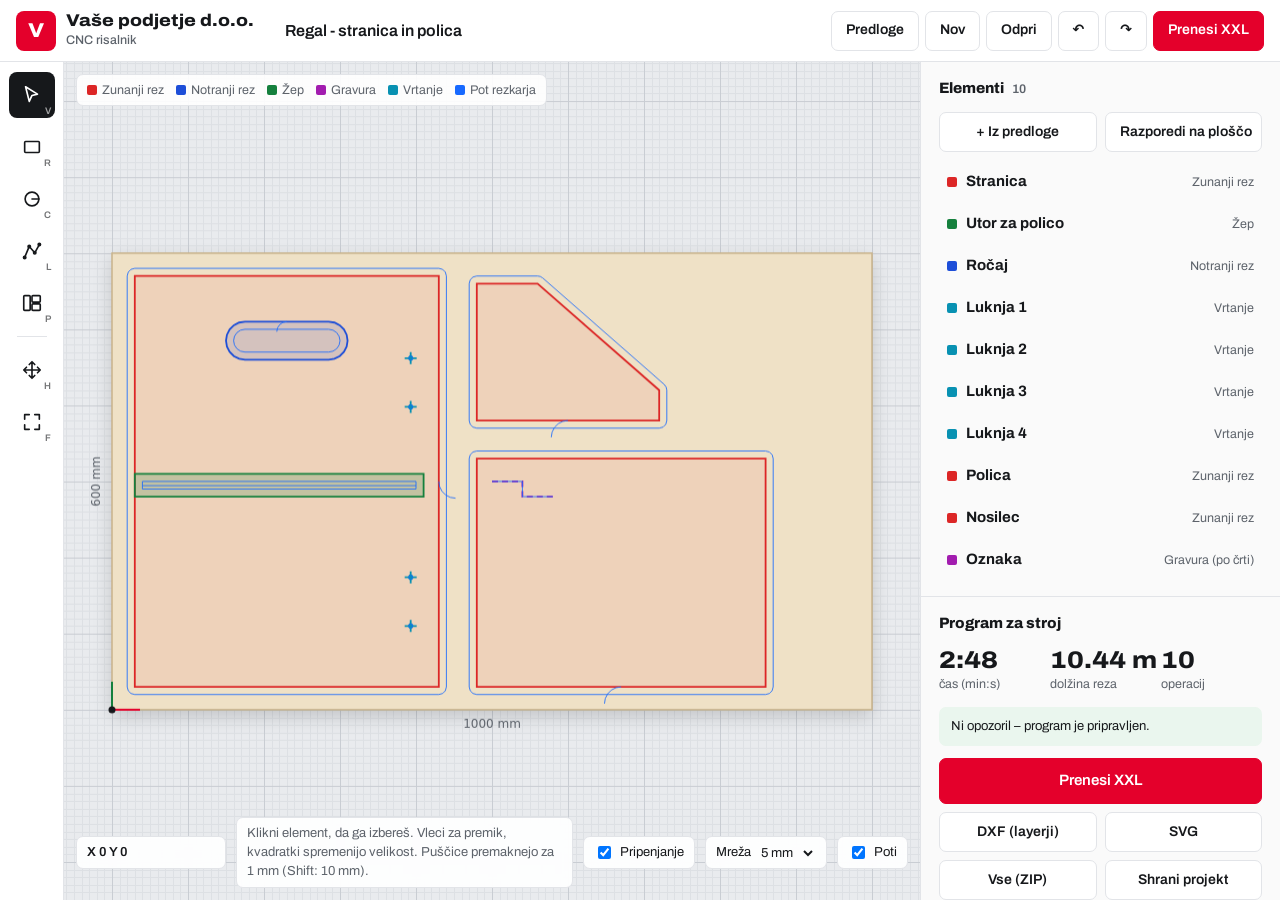
==== commit e645f1ac: "xxl po vzoru SolidCam programov" ====
--- a/index.html
+++ b/index.html
@@ -199,7 +199,7 @@
     </div>
     <div class="perpart">
       <button class="ghost" id="dl-parts">Vsak kos svoj program (ZIP)</button>
-      <label class="chk"><input type="checkbox" id="with-outline"> Tudi rezkaj obris kosa</label>
+      <label class="chk"><input type="checkbox" id="with-outline"> Tudi rezkaj obris kosa (surovec je večji za dodatek)</label>
       <p class="note">Za delo na podstavkih: kos je že razrezan na žagi, program ima mere kosa (DX, DY) in samo vrtine, utore, žepe.</p>
     </div>
     <details><summary id="gsum">Predogled G-kode</summary>
@@ -511,35 +511,59 @@
       },
     };
   }
-  /* Xilog Plus (SCM): Y je obrnjen (Y=0 spodnji rob, pozitivno navzdol),
-     rezkanje: XG0 (začetek profila), XL2P (premica), XAR2 (lok z r in G=2/3); vrtanje: B. */
+  /* Xilog Plus (SCM) – po vzoru programov SolidCAM za ta stroj (PART2/PART3.xxl):
+     Y je obrnjen (Y_stroj = -y), Z = globina v material (pozitivno), V v m/min,
+     G=2 = v smeri urinega kazalca, kot ga vidiš na risbi, rezkanje obrisa po robu kosa s C=1 (stroj zamakne za polmer). */
   function xilogWriter(doc) {
     const T = doc.tool, X = doc.xxl, out = [];
     let pos = { x: 0, y: 0, z: doc.cut.safeZ }, open = false, startPt = null, firstFeed = true;
-    const Y = y => fmt(-y);
+    const Y = y => fmt(-y), Z = z => fmt(-z), mpm = v => fmt(Math.round(v / 100) / 10);
+    const G = cw => (cw ? 2 : 3);
     return {
-      out, pos: () => pos,
+      out, pos: () => pos, G, Y, Z, mpm,
+      raw: l => out.push(l),
       begin() {
         out.push(X.header.replace(/\{DX\}/g, fmt(doc.sheet.w)).replace(/\{DY\}/g, fmt(doc.sheet.h)).replace(/\{DZ\}/g, fmt(doc.sheet.t)));
-        out.push(`;${ascii(doc.company || 'CNC')} - ${ascii(doc.name || 'projekt')}`);
-        out.push(`;Rezkar fi ${fmt(T.d)} = T${X.routerT}, Y=0 spodnji rob, Y pozitivno navzdol, Z v material`);
+        out.push(';****************************************************************************');
+        out.push(`;CAM_FileName: ${ascii(doc.name || 'projekt').slice(0, 60)}`);
+        out.push(`;CNC risalnik - ${ascii(doc.company || '')}`);
+        out.push(`;T${X.routerT}=REZKAR ${fmt(T.d)}MM`);
+        for (const b of X.drills || []) out.push(`;T${b.T}=SVEDER ${fmt(b.d)}MM`);
+        out.push(';****************************************************************************');
+        out.push('IX=0', 'IY=0;', 'ROT A=0 X=0 Y=0', 'PL X=0 Y=0 Z=0 Q=0 R=0', ';', 'C=0', 'F=1');
       },
+      section(title) { out.push(';Tilt Plane - POS 1', 'PL X=0 Y=0 Z=0 Q=0 R=0', ';******************************', `; ${ascii(title)}`, ';******************************', '; ', 'O X=0 Y=0 Z=0 F=1 ;Offset', '; '); },
       comment: t => out.push(`;${ascii(t)}`),
       travel(x, y) { open = false; startPt = { x, y }; pos = { x, y, z: doc.cut.clearZ }; },
       plunge(z) {
-        if (!open) { out.push(`XG0 X=${fmt(startPt.x)} Y=${Y(startPt.y)} Z=${fmt(z)} T=${X.routerT} S=${T.rpm} V=${T.plunge}`); open = true; firstFeed = true; }
-        else out.push(`XL2P Z=${fmt(z)}`);
+        if (!open) { out.push(`XG0 X=${fmt(startPt.x)} Y=${Y(startPt.y)} Z=${Z(z)} V=${mpm(T.plunge)} T=${X.routerT} P=0 D=${X.dOther} C=0 s=0`); open = true; firstFeed = true; }
+        else out.push(`XL2P X=${fmt(pos.x)} Y=${Y(pos.y)} Z=${Z(z)}`);
         pos.z = z;
       },
-      line(x, y) { out.push(`XL2P X=${fmt(x)} Y=${Y(y)}${firstFeed ? ` V=${T.feed}` : ''}`); firstFeed = false; pos.x = x; pos.y = y; },
-      arc(g) { const r = Math.hypot(pos.x - g.cx, pos.y - g.cy);
-        // zrcaljenje Y obrne smer loka
-        out.push(`XAR2 X=${fmt(g.x)} Y=${Y(g.y)} r=${fmt(r)} G=${g.cw ? 3 : 2}${firstFeed ? ` V=${T.feed}` : ''}`); firstFeed = false; pos.x = g.x; pos.y = g.y; },
+      line(x, y) { out.push(`XL2P X=${fmt(x)} Y=${Y(y)} Z=${Z(pos.z)}${firstFeed ? ` V=${mpm(T.feed)}` : ''}`); firstFeed = false; pos.x = x; pos.y = y; },
+      arc(g) { out.push(`XA2P X=${fmt(g.x)} Y=${Y(g.y)} Z=${Z(pos.z)} I=${fmt(g.cx)} J=${Y(g.cy)} G=${G(g.cw)}${firstFeed ? ` V=${mpm(T.feed)}` : ''}`); firstFeed = false; pos.x = g.x; pos.y = g.y; },
       lift() { open = false; pos.z = doc.cut.clearZ; },
       drillBit(d) { return (X.drills || []).find(b => Math.abs(b.d - d) < 0.01) || null; },
       drill(x, y, depth, b) { out.push(`B X=${fmt(x)} Y=${Y(y)} Z=${fmt(depth)} V=${b.V} S=${b.S} Q=0 R=1 x=0 y=0 D=2 G=1 T=${b.T}`); },
-      finish() { return out.join('\r\n') + '\r\n'; },
+      finish() { out.push(';**********************************************************', ';END', ';**********************************************************', 'F=1', 'N X=0'); return out.join('\r\n') + '\r\n'; },
     };
+  }
+
+  /* pot začni na sredini najdaljše premice (za mehak vstop) */
+  function startAtLongest(p) {
+    const P = [p.start, ...p.segs];
+    let best = -1, bl = 0;
+    p.segs.forEach((g, i) => { if (g.t === 'L') { const l = dist(P[i], g); if (l > bl) { bl = l; best = i; } } });
+    if (best < 0) return p;
+    const a = P[best], b = p.segs[best], m = { x: (a.x + b.x) / 2, y: (a.y + b.y) / 2 };
+    const segs = [{ t: 'L', x: b.x, y: b.y }, ...p.segs.slice(best + 1), ...p.segs.slice(0, best), { t: 'L', x: m.x, y: m.y }];
+    return { start: m, closed: true, segs };
+  }
+  function startTangent(p) {
+    const g = p.segs[0], s = p.start;
+    if (g.t === 'L') { const l = dist(s, g); return { x: (g.x - s.x) / l, y: (g.y - s.y) / l }; }
+    const rx = s.x - g.cx, ry = s.y - g.cy, l = Math.hypot(rx, ry);
+    return g.cw ? { x: ry / l, y: -rx / l } : { x: -ry / l, y: rx / l };
   }
 
   function generate(doc, format) {
@@ -572,6 +596,41 @@
     }
 
     const list = doc.shapes.filter(s => !s.hidden).slice().sort((a, b) => OPS[a.op].order - OPS[b.op].order);
+    let drillSec = false;
+    /* Xilog: obris po robu kosa, C=1, vstop/izstop po četrtinskem loku (kot SolidCAM) */
+    function compProfile(s, op, depth, levels, nm) {
+      const X = doc.xxl;
+      let p = shapePath(s); if (op === 'inside') p = reversePath(p);
+      p = startAtLongest(p);
+      let R = 0;
+      for (let k = 0; k <= 8; k++) {
+        const cand = X.leadR * (1 - k / 10);
+        if (cand < r + 1) break;
+        if (op === 'outside' || offsetShape(s, -(r + cand + 1)).ok) { R = cand; break; }
+      }
+      if (!R) { warnings.push(`${nm}: odprtina je premajhna za vstopni lok – rezkano s sredino rezkarja (C=0, preveri na stroju).`); return false; }
+      if (op === 'outside' && s.through && C.tabs > 0) warnings.push(`${nm}: mostički pri izvozu XXL niso podprti (kos drži vakuum).`);
+      const u = startTangent(p), nR = { x: u.y, y: -u.x }, S = p.start;
+      const c = { x: S.x + nR.x * R, y: S.y + nR.y * R }, A = { x: c.x - u.x * R, y: c.y - u.y * R }, B = { x: c.x + u.x * R, y: c.y + u.y * R };
+      const D = op === 'outside' ? X.dOut : X.dIn;
+      levels.forEach(z => {
+        const zz = W.Z(z);
+        W.raw(`XG0 X=${fmt(A.x)} Y=${W.Y(A.y)} Z=${zz} V=${W.mpm(T.plunge)} T=${X.routerT} P=0 D=${D} C=1 s=0`);
+        W.raw(`XA2P X=${fmt(S.x)} Y=${W.Y(S.y)} Z=${zz} I=${fmt(c.x)} J=${W.Y(c.y)} G=${W.G(true)} V=${W.mpm(T.feed)}`);
+        let cur = S;
+        for (const g of p.segs) {
+          if (g.t === 'L') W.raw(`XL2P X=${fmt(g.x)} Y=${W.Y(g.y)} Z=${zz}`);
+          else W.raw(`XA2P X=${fmt(g.x)} Y=${W.Y(g.y)} Z=${zz} I=${fmt(g.cx)} J=${W.Y(g.cy)} G=${W.G(g.cw)}`);
+          st.cut += g.t === 'L' ? dist(cur, g) : (() => { const a = arcSweep(cur, g); return a.r * a.sw; })(); cur = g;
+        }
+        W.raw(`XA2P X=${fmt(B.x)} Y=${W.Y(B.y)} Z=${zz} I=${fmt(c.x)} J=${W.Y(c.y)} G=${W.G(true)}`);
+        st.cut += Math.PI * R; st.plunge += Math.abs(z); st.rapid += 300;
+      });
+      const off = offsetShape(s, op === 'outside' ? r : -r);
+      preview.push({ kind: 'path', path: off.ok ? off.path : p, op });
+      preview.push({ kind: 'poly', pts: pathToPoints({ start: A, closed: false, segs: [{ t: 'A', x: S.x, y: S.y, cx: c.x, cy: c.y, cw: true }] }, 0.3), op });
+      return true;
+    }
     W.begin();
     list.forEach(s => {
       let op = s.op;
@@ -582,7 +641,7 @@
 
       if (op === 'drill' && s.type === 'circle') {
         const d = s.r * 2, bit = W.drillBit(d);
-        if (bit) { W.drill(s.cx, s.cy, depth, bit); st.drills++; preview.push({ kind: 'drill', x: s.cx, y: s.cy, r: d / 2 }); return; }
+        if (bit) { if (W.section && !drillSec) { W.section('luknje'); drillSec = true; } W.drill(s.cx, s.cy, depth, bit); st.drills++; preview.push({ kind: 'drill', x: s.cx, y: s.cy, r: d / 2 }); return; }
         if (d > T.d + 0.05) op = 'inside';
         else if (fmtKey === 'xilog') { warnings.push(`${nm}: ni svedra fi ${fmt(d)} in rezkar fi ${fmt(T.d)} je prevelik – luknja ni v programu.`); return; }
         else {
@@ -592,7 +651,8 @@
           preview.push({ kind: 'drill', x: s.cx, y: s.cy, r }); return;
         }
       }
-      W.comment(`${nm} - ${OPS[op].label}, globina ${fmt(depth)} mm`);
+      if (W.section) W.section(`${nm} - ${OPS[op].label}`); else W.comment(`${nm} - ${OPS[op].label}, globina ${fmt(depth)} mm`);
+      if (fmtKey === 'xilog' && (op === 'outside' || op === 'inside') && compProfile(s, op, depth, levels, nm)) return;
       if (op === 'engrave') {
         const p = shapePath(s);
         levels.forEach((z, i) => { if (i === 0 || !p.closed) { lift(); travel(p.start.x, p.start.y); } plunge(z); runPath(p); });
@@ -848,21 +908,23 @@
 
 /* ---------- dokument ---------- */
 let nextId = 1;
-const XXL_DEFAULT = { header: 'H DX={DX} DY={DY} DZ={DZ}-IL C=0 T=16973825 R=999 *MM /"def" BX=0 BY={DY} BZ=0 V=10', routerT: 101,
-  drills: [{ d: 5, T: 119, S: 3500, V: 2 }, { d: 8, T: 110, S: 2500, V: 1 }] };
+// privzete vrednosti iz programov SolidCAM za ta stroj (PART2/PART3.xxl) in part8.xxl
+const XXL_DEFAULT = { header: 'H DX={DX} DY={DY} DZ={DZ}-IL C=0 T=16973825 R=999 *MM /"def" BX=0 BY=0 BZ=0 V=10', routerT: 1,
+  leadR: 22, dOut: 25, dIn: 43, dOther: 25, stock: 5,
+  drills: [{ d: 8, T: 2, S: 3500, V: 2 }, { d: 5, T: 119, S: 3500, V: 2 }] };
 const mk = (o) => ({ id: nextId++, hidden: false, through: true, depth: 18, ...o });
 function sampleDoc() {
   nextId = 1;
   return {
-    v: 2, name: 'Regal - stranica in polica', company: CONFIG.company, post: 'xilog',
+    v: 3, name: 'Regal - stranica in polica', company: CONFIG.company, post: 'xilog',
     xxl: { ...XXL_DEFAULT, drills: XXL_DEFAULT.drills.map(d => ({ ...d })) },
     sheet: { w: 1000, h: 600, t: 18 },
-    tool: { d: 6, rpm: 18000, feed: 2500, plunge: 600, stepdown: 6 },
-    cut: { safeZ: 15, clearZ: 3, overcut: 0.3, stepover: 0.45, climb: true, tabs: 4, tabW: 8, tabH: 3 },
+    tool: { d: 20, rpm: 18000, feed: 6000, plunge: 2000, stepdown: 10 },
+    cut: { safeZ: 15, clearZ: 3, overcut: 2, stepover: 0.45, climb: true, tabs: 0, tabW: 8, tabH: 3 },
     shapes: [
       mk({ name: 'Stranica', type: 'rect', x: 30, y: 30, w: 400, h: 540, r: 0, op: 'outside' }),
-      mk({ name: 'Utor za polico', type: 'rect', x: 30, y: 282, w: 380, h: 18, r: 0, op: 'pocket', through: false, depth: 8 }),
-      mk({ name: 'Ročaj', type: 'rect', x: 170, y: 470, w: 120, h: 34, r: 17, op: 'inside' }),
+      mk({ name: 'Utor za polico', type: 'rect', x: 30, y: 280, w: 380, h: 30, r: 0, op: 'pocket', through: false, depth: 8 }),
+      mk({ name: 'Ročaj', type: 'rect', x: 150, y: 460, w: 160, h: 50, r: 25, op: 'inside' }),
       ...[110, 174, 398, 462].map((y, i) => mk({ name: `Luknja ${i + 1}`, type: 'circle', cx: 393, cy: y, r: 2.5, op: 'drill', through: false, depth: 10 })),
       mk({ name: 'Polica', type: 'rect', x: 480, y: 30, w: 380, h: 300, r: 0, op: 'outside' }),
       mk({ name: 'Nosilec', type: 'poly', closed: true, op: 'outside',
@@ -875,7 +937,8 @@
 function upgrade(d) {
   const base = sampleDoc();
   d = { ...base, ...d, tool: { ...base.tool, ...d.tool }, cut: { ...base.cut, ...d.cut }, sheet: { ...base.sheet, ...d.sheet } };
-  if (!d.xxl) { d.xxl = base.xxl; d.post = 'xilog'; }
+  if (!d.xxl || (d.v || 1) < 3) { d.xxl = base.xxl; d.post = 'xilog'; d.tool = base.tool; d.cut = base.cut; d.v = 3; }
+  d.xxl = { ...XXL_DEFAULT, ...d.xxl };
   return d;
 }
 let doc = upgrade(store.get('cnc-doc') || sampleDoc());
@@ -1266,7 +1329,7 @@
     <label class="f wide"><span>Smer rezkanja</span><select id="s-dir"><option value="1" ${doc.cut.climb ? 'selected' : ''}>Soteklo (climb) – lepši rob</option><option value="0" ${!doc.cut.climb ? 'selected' : ''}>Protismerno (conventional)</option></select></label>
     <label class="f wide"><span>Krmilnik stroja</span><select id="s-post">${Object.entries(CNC.POSTS).map(([k, p]) => `<option value="${k}" ${k === doc.post ? 'selected' : ''}>${p.name}</option>`).join('')}</select></label>
     ${doc.post === 'xilog' ? `<div class="xxl">
-      ${num('x-rt', 'Rezkar – številka orodja T', doc.xxl.routerT, 1, 'T')}
+      <div class="grid2">${num('x-rt', 'Rezkar – številka orodja T', doc.xxl.routerT, 1, 'T')}${num('x-lead', 'Polmer vstopnega loka', doc.xxl.leadR, 1)}${num('x-dout', 'D pri zunanjem obrisu', doc.xxl.dOut, 1, '')}${num('x-din', 'D pri notranjem izrezu', doc.xxl.dIn, 1, '')}${num('x-stock', 'Dodatek surovca na stran', doc.xxl.stock, 1)}</div>
       <p class="sub">Svedri (luknje s tem premerom gredo v vrtine B)</p>
       <div class="drills"><span>⌀ mm</span><span>T</span><span>S obr/min</span><span>V</span><span></span>
       ${doc.xxl.drills.map((b, i) => `<input data-dr="${i}" data-k="d" type="number" step="0.5" value="${fmt(b.d)}" aria-label="Premer svedra ${i + 1}"><input data-dr="${i}" data-k="T" type="number" value="${b.T}" aria-label="Orodje T"><input data-dr="${i}" data-k="S" type="number" step="100" value="${b.S}" aria-label="Vrtljaji"><input data-dr="${i}" data-k="V" type="number" value="${b.V}" aria-label="Hitrost V"><button class="x" data-drdel="${i}" aria-label="Odstrani sveder">×</button>`).join('')}
@@ -1283,6 +1346,7 @@
   $('#s-post').addEventListener('change', e => { doc.post = e.target.value; commit(); renderSettings(); });
   if (doc.post === 'xilog') {
     $('#x-rt').addEventListener('change', e => { const v = parseInt(e.target.value); if (v >= 0) { doc.xxl.routerT = v; commit(); } });
+    [['x-lead', 'leadR'], ['x-dout', 'dOut'], ['x-din', 'dIn'], ['x-stock', 'stock']].forEach(([id, k]) => $('#' + id).addEventListener('change', e => { const v = parseFloat(e.target.value); if (isFinite(v) && v >= 0) { doc.xxl[k] = v; commit(); } }));
     document.querySelectorAll('[data-dr]').forEach(i => i.addEventListener('change', () => { const v = parseFloat(i.value); if (isFinite(v) && v >= 0) { doc.xxl.drills[+i.dataset.dr][i.dataset.k] = v; commit(); } }));
     document.querySelectorAll('[data-drdel]').forEach(b => b.addEventListener('click', () => { doc.xxl.drills.splice(+b.dataset.drdel, 1); commit(); renderSettings(); }));
     $('#x-add').addEventListener('click', () => { doc.xxl.drills.push({ d: 10, T: 100, S: 3000, V: 1 }); commit(); renderSettings(); });
@@ -1356,8 +1420,9 @@
     const b = o ? CNC.shapeBounds(o) : u.b;
     let nm = (o && (o.gname || o.name)) || u.shapes[0].name || 'kos';
     const k = nm.toLowerCase(); names.set(k, (names.get(k) || 0) + 1); if (names.get(k) > 1) nm += ` ${names.get(k)}`;
-    const shapes = u.shapes.filter(x => withOutline || x !== o).map(x => { const c = JSON.parse(JSON.stringify(x)); moveShape(c, -b.x0, -b.y0); return c; });
-    return { name: nm, doc: { ...doc, name: `${doc.name} - ${nm}`, sheet: { ...doc.sheet, w: +(b.x1 - b.x0).toFixed(3), h: +(b.y1 - b.y0).toFixed(3) }, shapes } };
+    const m = withOutline && o ? (doc.xxl ? doc.xxl.stock : 5) : 0;
+    const shapes = u.shapes.filter(x => withOutline || x !== o).map(x => { const c = JSON.parse(JSON.stringify(x)); moveShape(c, m - b.x0, m - b.y0); return c; });
+    return { name: nm, doc: { ...doc, name: nm, sheet: { ...doc.sheet, w: +(b.x1 - b.x0 + 2 * m).toFixed(3), h: +(b.y1 - b.y0 + 2 * m).toFixed(3) }, shapes } };
   });
 }
 const fileSlug = t => t.normalize('NFD').replace(/[\u0300-\u036f]/g, '').replace(/[^a-z0-9]+/gi, '-').replace(/^-|-$/g, '').toLowerCase() || 'kos';
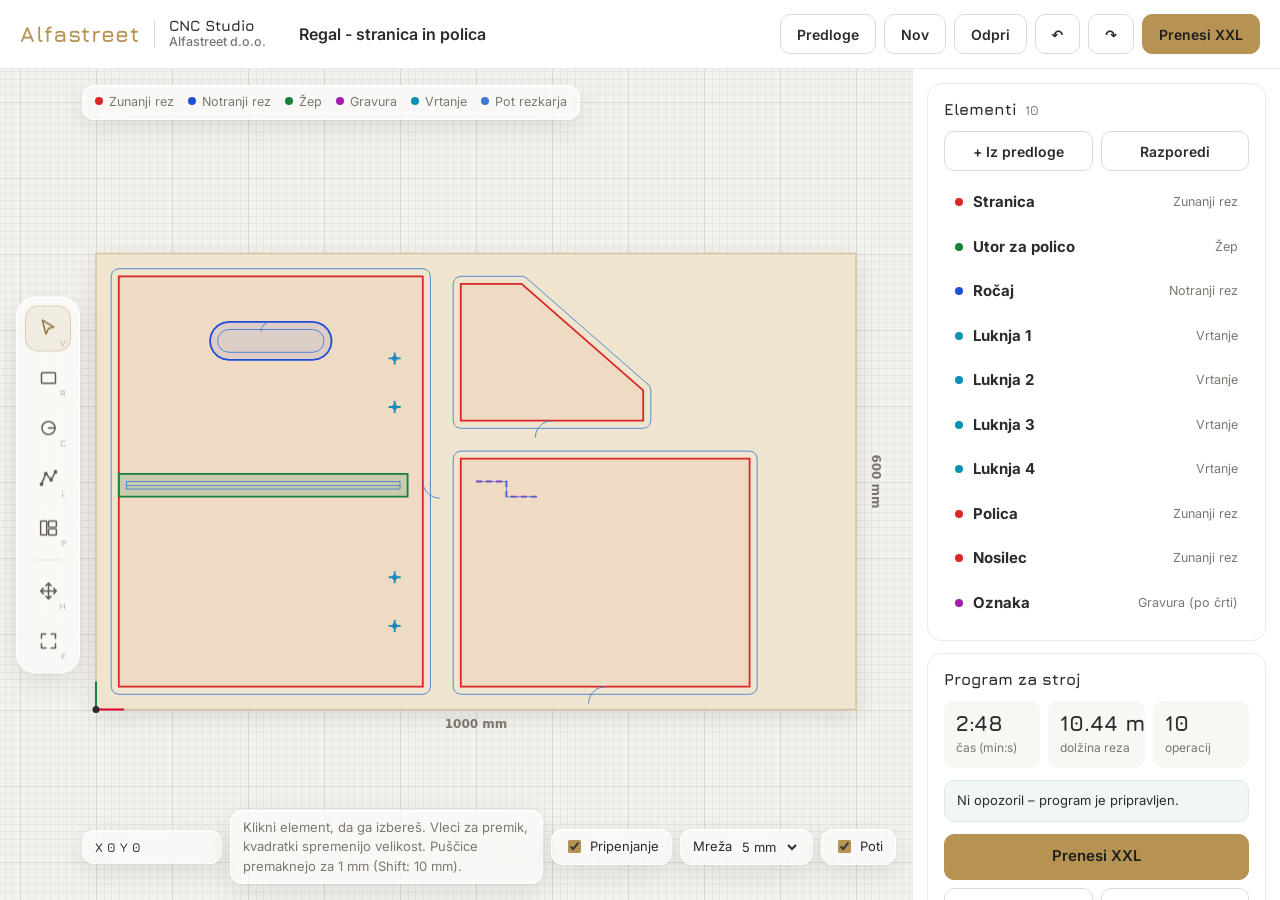
==== commit 1b02198b: "Svetel videz, mehki kontrasti" ====
--- a/index.html
+++ b/index.html
@@ -3,152 +3,171 @@
 <head>
 <meta charset="utf-8">
 <meta name="viewport" content="width=device-width, initial-scale=1">
-<title>CNC risalnik</title>
+<title>Alfastreet CNC Studio</title>
 <link rel="preconnect" href="https://fonts.googleapis.com">
-<link href="https://fonts.googleapis.com/css2?family=Archivo:wdth,wght@62..125,400..800&display=swap" rel="stylesheet">
+<link href="https://fonts.googleapis.com/css2?family=Jura:wght@400;500;600;700&family=Inter:wght@400;500;600;700&display=swap" rel="stylesheet">
 <style>
-/* VOICE: delavniško orodje – natančno, mirno, brez okraskov.
-   IDEA: plošča iverala na mizi CNC stroja; kar nariše, gre naravnost v stroj.
-   PICTURE: risalna miza sama – plošča, kosi v barvah operacij, modre poti rezkarja.
-   COLOUR and TYPE: bela/grafit, brezov les za ploščo, en signalni poudarek (barva podjetja); Archivo.
-   LAYOUT: glava z logotipom, levo orodja, sredina miza, desno mere in izvoz; pod 900px se panel zloži pod mizo. */
-:root{color-scheme:light dark;
- --bg:light-dark(#ffffff,#141518);--ink:light-dark(#16181b,#eceef1);--mute:light-dark(#5d636b,#9aa1aa);
- --line:light-dark(#e2e4e8,#2a2d33);--panel:light-dark(#fafafa,#1b1d21);--field:light-dark(#fff,#111316);
- --bed:light-dark(#e9ebee,#202329);--grid:light-dark(#dde0e4,#272a30);--grid2:light-dark(#c9cdd3,#33373e);
- --sheet:light-dark(#efe1c6,#5a4c36);--sheet-edge:light-dark(#c9b38b,#8a7553);--path:light-dark(#1769ff,#5b9bff);
- --accent:#e4002b}
-:root[data-theme=light]{color-scheme:light}:root[data-theme=dark]{color-scheme:dark}
+/* VOICE: mirno delavniško orodje v znamki Alfastreet – belo, zračno, mehki kontrasti, zlato le kot poudarek.
+   IDEA: bela delavnica; risalna miza je svetla plošča, orodja lebdijo nad njo kot stekleni gumbi.
+   PICTURE: risalna miza s ploščo iz brezovega lesa; orodna vrstica, legenda in vrstica stanja so »liquid glass«.
+   COLOUR and TYPE: bela, toplo siva, zlato Alfastreet #B69253 (besedilo #8C6D36); Jura za naslove in številke, Inter za besedilo.
+   LAYOUT: glava z logotipom, sredina miza s plavajočimi steklenimi orodji, desno kartice z merami in izvozom. */
+:root{color-scheme:light;
+ --gold:#b69253;--gold-ink:#8c6d36;--gold-soft:rgba(182,146,83,.12);
+ --bg:#ffffff;--ink:#2c2b29;--mute:#7b776f;
+ --line:#ecebe7;--line2:#dedbd4;
+ --panel:#ffffff;--card:#f8f7f4;--field:#ffffff;
+ --bed:#f3f2ee;--grid:#e8e6e0;--grid2:#dbd8d0;
+ --sheet:#efe4cd;--sheet-edge:#d5c4a1;--path:#3a7bd5;
+ --accent:#b69253;--on-accent:#1f1e1c;
+ --glass:rgba(255,255,255,.58);--glass-line:rgba(255,255,255,.85);
+ --glass-shadow:0 8px 28px rgba(40,36,28,.10),0 1px 2px rgba(40,36,28,.06),inset 0 1px 0 rgba(255,255,255,.9);
+ --r:14px}
 *{box-sizing:border-box;min-width:0}
 html,body{height:100%}
-body{margin:0;background:var(--bg);color:var(--ink);font:15px/1.45 Archivo,system-ui,sans-serif;overflow:hidden}
-button,input,select{font:inherit;color:inherit}
+body{margin:0;background:var(--bg);color:var(--ink);font:15px/1.5 Inter,system-ui,-apple-system,sans-serif;overflow:hidden;-webkit-font-smoothing:antialiased}
+button,input,select,textarea{font:inherit;color:inherit}
 button{cursor:pointer}
-:focus-visible{outline:2px solid var(--accent);outline-offset:2px}
-.app{display:grid;grid-template:"top top top" auto "tools stage side" 1fr / 64px minmax(0,1fr) 360px;height:100dvh}
-header{grid-area:top;display:flex;align-items:center;gap:14px;padding:10px 16px;border-bottom:1px solid var(--line);flex-wrap:wrap}
-.brand{display:flex;align-items:center;gap:10px;margin-right:6px}
-#logo{width:40px;height:40px;border-radius:8px;background:var(--accent);display:grid;place-items:center;overflow:hidden;flex:none}
-#logo span{color:#fff;font-weight:800;font-size:20px;font-stretch:112%}
-#logo img{width:100%;height:100%;object-fit:contain;background:#fff}
-#cname{font-weight:800;font-stretch:112%;font-size:17px;line-height:1.1;white-space:nowrap}
-.brand small{display:block;color:var(--mute);font-size:12.5px;font-weight:500;font-stretch:100%}
-#pname{flex:1 1 220px;max-width:380px;border:1px solid transparent;background:transparent;border-radius:6px;padding:8px 10px;font-weight:600;font-size:16px}
-#pname:hover,#pname:focus{border-color:var(--line);background:var(--field)}
-.acts{display:flex;gap:6px;flex-wrap:wrap;margin-left:auto}
-.btn,.ghost{min-height:40px;padding:0 14px;border-radius:7px;border:1px solid var(--line);background:var(--bg);font-weight:600;font-size:14px;white-space:nowrap}
-.ghost:hover,.btn:hover{border-color:var(--mute)}
-.primary{background:var(--accent);border-color:var(--accent);color:#fff}
-.primary:hover{filter:brightness(1.08);border-color:var(--accent)}
-.danger{color:light-dark(#c4001f,#ff7085)}
-.tools{grid-area:tools;border-right:1px solid var(--line);display:flex;flex-direction:column;gap:6px;padding:10px 8px;align-items:center}
-.tools button{width:46px;height:46px;border-radius:8px;border:1px solid transparent;background:transparent;display:grid;place-items:center;position:relative}
-.tools button:hover{background:var(--panel);border-color:var(--line)}
-.tools button[aria-pressed=true]{background:var(--ink);color:var(--bg)}
-.tools svg{width:22px;height:22px;fill:none;stroke:currentColor;stroke-width:1.8;stroke-linecap:round;stroke-linejoin:round}
-.tools kbd{position:absolute;right:3px;bottom:1px;font:600 9.5px Archivo,sans-serif;opacity:.6}
-.tools hr{width:30px;border:0;border-top:1px solid var(--line);margin:4px 0}
-.stage{grid-area:stage;position:relative;overflow:hidden;touch-action:none}
+button:disabled{opacity:.45;cursor:default}
+:focus-visible{outline:2px solid var(--gold);outline-offset:2px}
+.app{display:grid;grid-template:"top top" auto "stage side" 1fr / minmax(0,1fr) 368px;height:100dvh}
+.glass{background:var(--glass);border:1px solid var(--glass-line);box-shadow:var(--glass-shadow);backdrop-filter:blur(18px) saturate(1.5);-webkit-backdrop-filter:blur(18px) saturate(1.5)}
+
+/* glava */
+header{grid-area:top;display:flex;align-items:center;gap:16px;padding:12px 20px;border-bottom:1px solid var(--line);flex-wrap:wrap;background:var(--bg)}
+.brand{display:flex;align-items:center;gap:14px;margin-right:4px}
+#logo{height:38px;display:flex;align-items:center;flex:none}
+#logo img{height:38px;width:auto;display:block}
+#logo .word{font:700 22px/1 Jura,sans-serif;letter-spacing:.03em;color:var(--gold)}
+.brand .sep{width:1px;height:28px;background:var(--line2)}
+#cname{font:700 15px/1.1 Jura,sans-serif;white-space:nowrap}
+.brand small{display:block;color:var(--mute);font:500 12.5px/1.3 Inter,sans-serif}
+#pname{flex:1 1 220px;max-width:380px;border:1px solid transparent;background:transparent;border-radius:10px;padding:9px 12px;font-weight:600;font-size:16px}
+#pname:hover,#pname:focus{border-color:var(--line2);background:var(--card)}
+.acts{display:flex;gap:8px;flex-wrap:wrap;margin-left:auto;align-items:center}
+.btn,.ghost{min-height:40px;padding:0 16px;border-radius:10px;border:1px solid var(--line2);background:var(--bg);font-weight:600;font-size:14px;white-space:nowrap;transition:border-color .15s,background .15s}
+.ghost:hover,.btn:hover{border-color:var(--gold);background:var(--card)}
+.primary{background:var(--accent);border-color:var(--accent);color:var(--on-accent)}
+.primary:hover{background:#c09d5f;border-color:#c09d5f}
+.danger{color:#b3463c}
+
+/* miza in plavajoča stekla */
+.stage{grid-area:stage;position:relative;overflow:hidden;touch-action:none;background:var(--bed)}
 #cv{position:absolute;inset:0;display:block}
-.status{position:absolute;left:12px;right:12px;bottom:12px;display:flex;gap:10px;align-items:center;flex-wrap:wrap;pointer-events:none}
-.status>*{pointer-events:auto;background:color-mix(in srgb,var(--bg) 92%,transparent);border:1px solid var(--line);border-radius:7px;padding:6px 10px;font-size:13px;backdrop-filter:blur(6px)}
-#xy{font-variant-numeric:tabular-nums;min-width:150px;font-weight:600}
+.tools{position:absolute;left:16px;top:50%;transform:translateY(-50%);display:flex;flex-direction:column;gap:4px;padding:8px;border-radius:20px;z-index:2}
+.tools button{width:46px;height:46px;border-radius:13px;border:1px solid transparent;background:transparent;display:grid;place-items:center;position:relative;color:#5f5b54;transition:background .15s,color .15s}
+.tools button:hover{background:rgba(255,255,255,.7);color:var(--ink)}
+.tools button[aria-pressed=true]{background:var(--gold-soft);color:var(--gold-ink);border-color:rgba(182,146,83,.35)}
+.tools svg{width:21px;height:21px;fill:none;stroke:currentColor;stroke-width:1.7;stroke-linecap:round;stroke-linejoin:round}
+.tools kbd{position:absolute;right:4px;bottom:2px;font:600 9px Jura,sans-serif;opacity:.5}
+.tools hr{width:28px;border:0;border-top:1px solid rgba(0,0,0,.08);margin:4px auto}
+.status{position:absolute;left:82px;right:16px;bottom:16px;display:flex;gap:8px;align-items:center;flex-wrap:wrap;pointer-events:none}
+.status>*{pointer-events:auto;border-radius:12px;padding:7px 12px;font-size:13px}
+#xy{font:600 13px/1.4 Jura,sans-serif;font-variant-numeric:tabular-nums;min-width:140px;color:var(--ink)}
 #hint{flex:1 1 260px;color:var(--mute)}
 .status label{display:flex;gap:6px;align-items:center;white-space:nowrap}
+.status input[type=checkbox]{accent-color:var(--gold)}
 .status select{border:0;background:transparent;padding:0}
-.legend{position:absolute;top:12px;left:12px;display:flex;gap:12px;flex-wrap:wrap;font-size:12.5px;color:var(--mute);background:color-mix(in srgb,var(--bg) 90%,transparent);border:1px solid var(--line);border-radius:7px;padding:6px 10px}
-.legend i,.list i{display:inline-block;width:10px;height:10px;border-radius:2px;margin-right:5px;vertical-align:-1px}
-aside{grid-area:side;border-left:1px solid var(--line);background:var(--panel);overflow-y:auto}
-section{padding:16px 18px;border-bottom:1px solid var(--line)}
-h2{font-size:15px;font-weight:800;margin:0 0 12px;display:flex;align-items:center;gap:8px}
+.legend{position:absolute;top:16px;left:82px;display:flex;gap:14px;flex-wrap:wrap;font-size:12.5px;color:var(--mute);border-radius:12px;padding:7px 12px}
+.legend i,.list i{display:inline-block;width:8px;height:8px;border-radius:50%;margin-right:6px;vertical-align:1px}
+
+/* desni panel */
+aside{grid-area:side;background:var(--bg);border-left:1px solid var(--line);overflow-y:auto;padding:14px;display:grid;gap:12px;align-content:start}
+section{padding:16px;border:1px solid var(--line);border-radius:var(--r);background:var(--panel)}
+h2{font:700 16px/1.2 Jura,sans-serif;margin:0 0 12px;display:flex;align-items:center;gap:8px}
 h2 small{color:var(--mute);font-weight:600}
-details>summary{cursor:pointer;font-weight:800;font-size:15px;list-style:none;display:flex;justify-content:space-between;min-height:28px;align-items:center}
-details>summary::after{content:"+";font-weight:500;color:var(--mute);font-size:20px}
-details[open]>summary::after{content:"−"}
+details>summary{cursor:pointer;font:700 16px/1.2 Jura,sans-serif;list-style:none;display:flex;justify-content:space-between;min-height:28px;align-items:center}
+details>summary::-webkit-details-marker{display:none}
+details>summary::after{content:"";width:7px;height:7px;border-right:1.5px solid var(--mute);border-bottom:1.5px solid var(--mute);transform:rotate(45deg) translateY(-3px);transition:transform .2s}
+details[open]>summary::after{transform:rotate(-135deg) translateY(-1px)}
 details[open]>summary{margin-bottom:12px}
-.grid2{display:grid;grid-template-columns:minmax(0,1fr) minmax(0,1fr);gap:8px 10px}
-.f{display:grid;grid-template-columns:1fr auto;gap:3px 6px;align-items:center;font-size:13px;color:var(--mute)}
+.grid2{display:grid;grid-template-columns:minmax(0,1fr) minmax(0,1fr);gap:10px}
+.f{display:grid;grid-template-columns:1fr auto;gap:4px 6px;align-items:center;font-size:12.5px;color:var(--mute)}
 .f span{grid-column:1/-1}
-.f input,.f select{width:100%;min-height:40px;border:1px solid var(--line);border-radius:6px;background:var(--field);padding:6px 8px;font-size:16px;font-variant-numeric:tabular-nums;color:var(--ink)}
+.f input,.f select,textarea{width:100%;min-height:40px;border:1px solid var(--line2);border-radius:10px;background:var(--field);padding:7px 10px;font-size:16px;font-variant-numeric:tabular-nums;color:var(--ink);transition:border-color .15s,box-shadow .15s}
+.f input:focus,.f select:focus,textarea:focus{outline:none;border-color:var(--gold);box-shadow:0 0 0 3px var(--gold-soft)}
 .f em{font-style:normal;font-size:12px;white-space:nowrap}
 .f.wide{grid-template-columns:1fr;margin-top:10px}
-.chk{display:flex;gap:8px;align-items:center;margin-top:10px;font-size:14px;min-height:32px}
-.chk input{width:18px;height:18px;accent-color:var(--accent)}
+.chk{display:flex;gap:9px;align-items:center;margin-top:10px;font-size:14px;min-height:32px}
+.chk input{width:18px;height:18px;accent-color:var(--gold)}
 .note{font-size:13px;color:var(--mute);margin:10px 0 0}
 .row{display:flex;gap:8px;margin-top:14px}.row>*{flex:1}
-.name{flex:1;border:1px solid var(--line);border-radius:6px;padding:6px 8px;font-weight:700;font-size:16px;background:var(--field)}
-.back{width:36px;height:36px;border:1px solid var(--line);border-radius:6px;background:var(--bg);flex:none}
+.name{flex:1;border:1px solid var(--line2);border-radius:10px;padding:7px 10px;font-weight:700;font-size:16px;background:var(--field)}
+.back{width:38px;height:38px;border:1px solid var(--line2);border-radius:10px;background:var(--bg);flex:none}
 .list{list-style:none;margin:0;padding:0;display:grid;gap:2px}
-.list button{width:100%;display:grid;grid-template-columns:auto 1fr auto;align-items:center;gap:4px;text-align:left;border:0;background:transparent;padding:9px 8px;border-radius:6px;min-height:40px}
-.list button:hover{background:var(--bg)}
+.list button{width:100%;display:grid;grid-template-columns:auto 1fr auto;align-items:center;gap:4px;text-align:left;border:1px solid transparent;background:transparent;padding:9px 10px;border-radius:10px;min-height:42px}
+.list button:hover{background:var(--card)}
 .list span{font-size:12.5px;color:var(--mute)}
 .list .empty{color:var(--mute);font-size:14px;padding:8px}
-.pts{display:grid;gap:5px;grid-column:1/-1}
-.pt{display:grid;grid-template-columns:22px 1fr 1fr 32px;gap:6px;align-items:center;font-size:12.5px;color:var(--mute)}
-.pt input{min-height:36px;border:1px solid var(--line);border-radius:6px;padding:4px 6px;background:var(--field);font-size:15px;width:100%}
-.pt .x{height:36px;border:1px solid var(--line);border-radius:6px;background:var(--bg)}
+.pts{display:grid;gap:6px;grid-column:1/-1}
+.pt{display:grid;grid-template-columns:22px 1fr 1fr 34px;gap:6px;align-items:center;font-size:12.5px;color:var(--mute)}
+.pt input,.drills input{min-height:36px;border:1px solid var(--line2);border-radius:8px;padding:4px 8px;background:var(--field);font-size:15px;width:100%;color:var(--ink)}
+.pt .x,.drills .x{height:36px;border:1px solid var(--line2);border-radius:8px;background:var(--bg)}
 .pts+.chk{grid-column:1/-1}
-.kpi{display:grid;grid-template-columns:repeat(3,minmax(0,1fr));gap:10px;margin-bottom:12px}
-.kpi b{display:block;font-size:24px;font-weight:800;font-stretch:112%;font-variant-numeric:tabular-nums;line-height:1.1;white-space:nowrap}
-.kpi span{font-size:12.5px;color:var(--mute)}
-.warn{margin:0 0 12px;padding:10px 12px 10px 28px;border-radius:7px;background:light-dark(#fff4e5,#3a2a12);font-size:13px}
-.warn.good{background:light-dark(#eaf6ee,#13291b);list-style:none;padding-left:12px}
+.kpi{display:grid;grid-template-columns:repeat(3,minmax(0,1fr));gap:8px;margin-bottom:12px}
+.kpi>div{background:var(--card);border-radius:10px;padding:10px 12px}
+.kpi b{display:block;font:700 22px/1.1 Jura,sans-serif;font-variant-numeric:tabular-nums;white-space:nowrap}
+.kpi span{font-size:12px;color:var(--mute)}
+.warn{margin:0 0 12px;padding:10px 12px 10px 28px;border-radius:10px;background:#fdf6ea;border:1px solid #f1e4c8;font-size:13px}
+.warn.good{background:#f1f7f2;border-color:#dcebdf;list-style:none;padding-left:12px}
 .dl{display:grid;grid-template-columns:1fr 1fr;gap:8px}
 .dl .primary{grid-column:1/-1;min-height:46px;font-size:15px}
-pre{margin:10px 0 0;max-height:260px;overflow:auto;background:var(--field);border:1px solid var(--line);border-radius:6px;padding:10px;font:12.5px/1.45 ui-monospace,SFMono-Regular,Menlo,monospace}
+pre{margin:10px 0 0;max-height:260px;overflow:auto;background:var(--card);border:1px solid var(--line);border-radius:10px;padding:10px;font:12.5px/1.5 ui-monospace,SFMono-Regular,Menlo,monospace;color:#4a463f}
 .gh{display:flex;justify-content:space-between;align-items:center;gap:8px;margin-top:12px;font-size:13px;color:var(--mute)}
 .gh .ghost{min-height:34px}
-.color{width:100%;height:40px;border:1px solid var(--line);border-radius:6px;padding:2px;background:var(--field)}
+.color{width:100%;height:40px;border:1px solid var(--line2);border-radius:10px;padding:2px;background:var(--field)}
 .file{font-size:13px}
-#toast{position:fixed;left:50%;bottom:24px;transform:translate(-50%,20px);background:var(--ink);color:var(--bg);padding:10px 16px;border-radius:8px;font-weight:600;opacity:0;transition:.2s;pointer-events:none;z-index:9;max-width:90vw}
+#toast{position:fixed;left:50%;bottom:28px;transform:translate(-50%,16px);color:var(--ink);padding:11px 18px;border-radius:14px;font-weight:600;opacity:0;transition:.2s;pointer-events:none;z-index:9;max-width:90vw;background:rgba(255,255,255,.7);border:1px solid var(--glass-line);box-shadow:var(--glass-shadow);backdrop-filter:blur(18px) saturate(1.5);-webkit-backdrop-filter:blur(18px) saturate(1.5)}
 #toast.on{opacity:1;transform:translate(-50%,0)}
-@media(prefers-reduced-motion:reduce){#toast{transition:none}}
-.perpart{margin-top:12px;padding-top:12px;border-top:1px dashed var(--line)}.perpart .ghost{width:100%}
+@media(prefers-reduced-motion:reduce){*{transition:none!important}}
 .sample{font-size:12.5px;color:var(--mute);margin:8px 0 0}
-.grp{display:flex;gap:10px;align-items:center;background:var(--bg);border:1px solid var(--line);border-radius:7px;padding:8px 10px;margin:-2px 0 12px;font-size:13px;color:var(--mute)}
+.grp{display:flex;gap:10px;align-items:center;background:var(--card);border-radius:10px;padding:8px 10px;margin:-2px 0 12px;font-size:13px;color:var(--mute)}
 .grp b{color:var(--ink)}.grp .ghost{min-height:34px;flex:none}
-.xxl{margin-top:12px;padding-top:12px;border-top:1px dashed var(--line)}
-.sub{font-size:13px;font-weight:700;margin:12px 0 6px}
-.drills{display:grid;grid-template-columns:1fr 1fr 1.3fr .8fr 32px;gap:5px;align-items:center;font-size:12px;color:var(--mute)}
-.drills input{min-height:36px;border:1px solid var(--line);border-radius:6px;padding:4px 6px;background:var(--field);font-size:15px;width:100%}
-.drills .x{height:36px;border:1px solid var(--line);border-radius:6px;background:var(--bg)}
+.xxl{margin-top:12px;padding-top:12px;border-top:1px dashed var(--line2)}
+.sub{font:700 13px Jura,sans-serif;margin:12px 0 6px}
+.drills{display:grid;grid-template-columns:1fr 1fr 1.3fr .8fr 34px;gap:5px;align-items:center;font-size:12px;color:var(--mute)}
 .small{min-height:34px;margin-top:8px;font-size:13px}
-textarea{width:100%;border:1px solid var(--line);border-radius:6px;background:var(--field);padding:8px;font:13px/1.4 ui-monospace,Menlo,monospace;color:var(--ink);resize:vertical}
-dialog{width:min(1120px,96vw);max-height:92dvh;border:1px solid var(--line);border-radius:12px;padding:0;background:var(--bg);color:var(--ink);overflow:hidden;display:none;flex-direction:column}
+textarea{font:13px/1.45 ui-monospace,Menlo,monospace;resize:vertical}
+.perpart{margin-top:12px;padding-top:12px;border-top:1px dashed var(--line2)}.perpart .ghost{width:100%}
+dialog{width:min(1120px,96vw);max-height:92dvh;border:1px solid var(--line);border-radius:18px;padding:0;background:var(--panel);color:var(--ink);overflow:hidden;display:none;flex-direction:column;box-shadow:0 24px 60px rgba(40,36,28,.16)}
 dialog[open]{display:flex}
-dialog::backdrop{background:rgba(10,12,16,.45)}
+dialog::backdrop{background:rgba(245,243,238,.45);backdrop-filter:blur(10px) saturate(1.3);-webkit-backdrop-filter:blur(10px) saturate(1.3)}
 .tplhead,.tplfoot{display:flex;align-items:center;gap:14px;padding:14px 18px;border-bottom:1px solid var(--line);flex-wrap:wrap}
-.tplhead h2{margin:0;flex:1;font-size:19px}
+.tplhead h2{margin:0;flex:1;font-size:20px}
 .tplfoot{border-bottom:0;border-top:1px solid var(--line)}.tplfoot .primary{margin-left:auto;min-height:44px}
-.tplbody{display:grid;grid-template-columns:240px minmax(0,1fr) minmax(0,1.1fr);overflow:auto;flex:1}
+.tplbody{display:grid;grid-template-columns:250px minmax(0,1fr) minmax(0,1.1fr);overflow:auto;flex:1}
 #tpl-list{border-right:1px solid var(--line);padding:10px;display:grid;gap:4px;align-content:start}
-#tpl-list button{text-align:left;border:1px solid transparent;background:transparent;border-radius:8px;padding:10px;display:grid;gap:2px}
+#tpl-list button{text-align:left;border:1px solid transparent;background:transparent;border-radius:12px;padding:10px 12px;display:grid;gap:3px}
+#tpl-list button b{font:700 15px Jura,sans-serif}
 #tpl-list button span{font-size:12.5px;color:var(--mute);line-height:1.35}
-#tpl-list button[aria-pressed=true]{background:var(--panel);border-color:var(--line);box-shadow:inset 3px 0 0 var(--accent)}
+#tpl-list button:hover{background:var(--card)}
+#tpl-list button[aria-pressed=true]{background:var(--gold-soft);border-color:rgba(182,146,83,.35)}
 #tpl-form{padding:16px 18px;border-right:1px solid var(--line)}
-#tpl-form h3{margin:0 0 4px;font-size:17px}
+#tpl-form h3{margin:0 0 4px;font:700 18px Jura,sans-serif}
 .tplprev{padding:16px 18px;background:var(--bed)}
 #tpl-svg{width:100%;height:260px;display:block}
 .parts{list-style:none;margin:10px 0 0;padding:0;display:grid;gap:4px;font-size:13.5px}
-.parts li{display:flex;justify-content:space-between;gap:10px;border-bottom:1px solid var(--line);padding:4px 0}
+.parts li{display:flex;justify-content:space-between;gap:10px;border-bottom:1px solid var(--line2);padding:5px 0}
 .parts span{color:var(--mute);font-variant-numeric:tabular-nums;white-space:nowrap}
 .tnotes{margin:10px 0 0;padding-left:18px;font-size:13px;color:var(--mute)}
-@media(max-width:900px){.tplbody{grid-template-columns:minmax(0,1fr)}#tpl-list{border-right:0;border-bottom:1px solid var(--line);grid-template-columns:repeat(auto-fill,minmax(160px,1fr))}#tpl-form{border-right:0}}
 @media(max-width:900px){
  body{overflow:auto}
- .app{grid-template:"top" auto "tools" auto "stage" 70vh "side" auto / minmax(0,1fr);height:auto}
- .tools{flex-direction:row;border-right:0;border-bottom:1px solid var(--line);justify-content:center;flex-wrap:wrap}
- .tools hr{width:1px;height:30px;border:0;border-left:1px solid var(--line);margin:0 4px}
- aside{border-left:0;border-top:1px solid var(--line);overflow:visible}
+ .app{grid-template:"top" auto "stage" 72vh "side" auto / minmax(0,1fr);height:auto}
+ .tools{top:12px;left:50%;transform:translateX(-50%);flex-direction:row}
+ .tools hr{width:1px;height:28px;border:0;border-left:1px solid rgba(0,0,0,.08);margin:auto 2px}
+ .legend{display:none}
+ .status{left:12px;right:12px;bottom:12px}
  #hint{display:none}
+ aside{border-left:0;border-top:1px solid var(--line)}
  .acts{margin-left:0}
+ .tplbody{grid-template-columns:minmax(0,1fr)}#tpl-list{border-right:0;border-bottom:1px solid var(--line);grid-template-columns:repeat(auto-fill,minmax(160px,1fr))}#tpl-form{border-right:0}
 }
 </style>
 </head>
 <body>
 <div class="app">
 <header>
-  <div class="brand"><div id="logo"></div><div><div id="cname"></div><small>CNC risalnik</small></div></div>
+  <div class="brand"><div id="logo"></div><span class="sep" aria-hidden="true"></span><div><div id="cname">CNC Studio</div><small id="csub"></small></div></div>
   <input id="pname" aria-label="Ime projekta">
   <div class="acts">
     <button class="ghost" id="tpl-open">Predloge</button>
@@ -161,7 +180,10 @@
   <input type="file" id="file" accept=".json,application/json" hidden>
 </header>
 
-<nav class="tools" aria-label="Orodja za risanje">
+
+
+<main class="stage">
+  <nav class="tools glass" aria-label="Orodja za risanje">
   <button data-tool="select" title="Izberi in premakni (V)" aria-label="Izberi"><svg viewBox="0 0 24 24"><path d="M5 3l13 8-6 1.5L9 19z"/></svg><kbd>V</kbd></button>
   <button data-tool="rect" title="Pravokotnik (R)" aria-label="Pravokotnik"><svg viewBox="0 0 24 24"><rect x="4" y="6" width="16" height="12" rx="1"/></svg><kbd>R</kbd></button>
   <button data-tool="circle" title="Krog / luknja (C)" aria-label="Krog"><svg viewBox="0 0 24 24"><circle cx="12" cy="12" r="7.5"/><path d="M12 12h7.5"/></svg><kbd>C</kbd></button>
@@ -171,16 +193,14 @@
   <button data-tool="pan" title="Premik pogleda (H, ali drži preslednico)" aria-label="Premik pogleda"><svg viewBox="0 0 24 24"><path d="M12 3v18M3 12h18M12 3l-3 3M12 3l3 3M12 21l-3-3M12 21l3-3M3 12l3-3M3 12l3 3M21 12l-3-3M21 12l-3 3"/></svg><kbd>H</kbd></button>
   <button id="fit" title="Prilagodi pogled (F)" aria-label="Prilagodi pogled"><svg viewBox="0 0 24 24"><path d="M4 9V4h5M20 9V4h-5M4 15v5h5M20 15v5h-5"/></svg><kbd>F</kbd></button>
 </nav>
-
-<main class="stage">
   <canvas id="cv" aria-label="Risalna miza: plošča materiala z narisanimi kosi"></canvas>
-  <div class="legend"><span><i style="background:#dc2626"></i>Zunanji rez</span><span><i style="background:#1d4ed8"></i>Notranji rez</span><span><i style="background:#15803d"></i>Žep</span><span><i style="background:#a21caf"></i>Gravura</span><span><i style="background:#0891b2"></i>Vrtanje</span><span><i style="background:var(--path)"></i>Pot rezkarja</span></div>
+  <div class="legend glass"><span><i style="background:#dc2626"></i>Zunanji rez</span><span><i style="background:#1d4ed8"></i>Notranji rez</span><span><i style="background:#15803d"></i>Žep</span><span><i style="background:#a21caf"></i>Gravura</span><span><i style="background:#0891b2"></i>Vrtanje</span><span><i style="background:var(--path)"></i>Pot rezkarja</span></div>
   <div class="status">
-    <span id="xy">X 0  Y 0</span>
-    <span id="hint"></span>
-    <label><input type="checkbox" id="snap" checked> Pripenjanje</label>
-    <label>Mreža <select id="gridsel"><option value="1">1 mm</option><option value="5" selected>5 mm</option><option value="10">10 mm</option><option value="50">50 mm</option></select></label>
-    <label><input type="checkbox" id="paths" checked> Poti</label>
+    <span class="glass" id="xy">X 0  Y 0</span>
+    <span class="glass" id="hint"></span>
+    <label class="glass"><input type="checkbox" id="snap" checked> Pripenjanje</label>
+    <label class="glass">Mreža <select id="gridsel"><option value="1">1 mm</option><option value="5" selected>5 mm</option><option value="10">10 mm</option><option value="50">50 mm</option></select></label>
+    <label class="glass"><input type="checkbox" id="paths" checked> Poti</label>
   </div>
 </main>
 
@@ -894,9 +914,10 @@
 {
 /* ====== BLAGOVNA ZNAMKA — tu nastavite svoje podjetje ====== */
 const CONFIG = {
-  company: 'Vaše podjetje d.o.o.',
-  accent: '#e4002b',
-  logo: null, // npr. 'data:image/svg+xml;base64,...' ali null za privzeti znak
+  company: 'Alfastreet d.o.o.',
+  wordmark: 'Alfastreet',
+  accent: '#b69253',     // zlata Alfastreet
+  logo: 'logo.png',      // datoteka logotipa v isti mapi kot aplikacija (ali data: URL); če je ni, se pokaže napis
 };
 
 const $ = s => document.querySelector(s);
@@ -969,9 +990,9 @@
 const toW = (x, y) => ({ x: (x - view.ox) / view.s, y: -(y - view.oy) / view.s });
 function fit() {
   userView = false;
-  const m = 48, sw = doc.sheet.w, sh = doc.sheet.h;
-  view.s = Math.min((W - 2 * m) / sw, (H - 2 * m) / sh);
-  view.ox = (W - sw * view.s) / 2; view.oy = (H + sh * view.s) / 2; draw();
+  const wide = W > 700, m = 56, left = wide ? 96 : 24, top = wide ? 64 : 80, bottom = 70, sw = doc.sheet.w, sh = doc.sheet.h;
+  view.s = Math.min((W - left - m) / sw, (H - top - bottom) / sh);
+  view.ox = left + (W - left - m - sw * view.s) / 2; view.oy = top + (H - top - bottom + sh * view.s) / 2; draw();
 }
 function resize() {
   const r = cv.parentElement.getBoundingClientRect(), dpr = window.devicePixelRatio || 1;
@@ -1005,12 +1026,12 @@
   }
   // plošča
   const o = toScr({ x: 0, y: 0 }), sw = doc.sheet.w * view.s, sh = doc.sheet.h * view.s;
-  ctx.save(); ctx.shadowColor = 'rgba(0,0,0,.18)'; ctx.shadowBlur = 18; ctx.shadowOffsetY = 6;
+  ctx.save(); ctx.shadowColor = 'rgba(60,50,30,.14)'; ctx.shadowBlur = 22; ctx.shadowOffsetY = 6;
   ctx.fillStyle = c.sheet; ctx.fillRect(o.x, o.y - sh, sw, sh); ctx.restore();
   ctx.strokeStyle = c.edge; ctx.lineWidth = 1.5; ctx.strokeRect(o.x, o.y - sh, sw, sh);
-  ctx.font = '12px Archivo, system-ui, sans-serif'; ctx.fillStyle = c.mute; ctx.textAlign = 'center';
+  ctx.font = '600 12px Jura, system-ui, sans-serif'; ctx.fillStyle = c.mute; ctx.textAlign = 'center';
   ctx.fillText(`${fmt(doc.sheet.w)} mm`, o.x + sw / 2, o.y + 18);
-  ctx.save(); ctx.translate(o.x - 12, o.y - sh / 2); ctx.rotate(-Math.PI / 2); ctx.fillText(`${fmt(doc.sheet.h)} mm`, 0, 0); ctx.restore();
+  ctx.save(); ctx.translate(o.x + sw + 16, o.y - sh / 2); ctx.rotate(Math.PI / 2); ctx.fillText(`${fmt(doc.sheet.h)} mm`, 0, 0); ctx.restore();
   // izhodišče
   ctx.lineWidth = 2; ctx.strokeStyle = '#e4002b'; ctx.beginPath(); ctx.moveTo(o.x, o.y); ctx.lineTo(o.x + 28, o.y); ctx.stroke();
   ctx.strokeStyle = '#15803d'; ctx.beginPath(); ctx.moveTo(o.x, o.y); ctx.lineTo(o.x, o.y - 28); ctx.stroke();
@@ -1020,7 +1041,7 @@
     if (s.hidden) continue;
     const col = OPS[s.op].color, on = s.id === sel;
     tracePath(CNC.shapePath(s));
-    if (CNC.isClosed(s)) { ctx.fillStyle = col + (s.op === 'pocket' ? '33' : s.op === 'outside' ? '14' : '1f'); ctx.fill('evenodd'); }
+    if (CNC.isClosed(s)) { ctx.fillStyle = col + (s.op === 'pocket' ? '2b' : s.op === 'outside' ? '0c' : '17'); ctx.fill('evenodd'); }
     ctx.lineWidth = on ? 3 : 1.8; ctx.strokeStyle = col; ctx.setLineDash(s.op === 'engrave' ? [6, 4] : []); ctx.stroke(); ctx.setLineDash([]);
     if (s.op === 'drill') { const p = toScr({ x: s.cx, y: s.cy }); ctx.beginPath(); ctx.moveTo(p.x - 6, p.y); ctx.lineTo(p.x + 6, p.y); ctx.moveTo(p.x, p.y - 6); ctx.lineTo(p.x, p.y + 6); ctx.stroke(); }
   }
@@ -1092,7 +1113,7 @@
   if (snapHit) { const p = toScr(snapHit); ctx.strokeStyle = CONFIG_ACCENT(); ctx.lineWidth = 1.5; ctx.beginPath(); ctx.arc(p.x, p.y, 7, 0, 7); ctx.stroke(); }
   if (!draft) return;
   ctx.strokeStyle = CONFIG_ACCENT(); ctx.lineWidth = 1.8; ctx.setLineDash([5, 4]);
-  const label = (t, p) => { ctx.setLineDash([]); ctx.font = '600 13px Archivo, system-ui, sans-serif'; const w = ctx.measureText(t).width + 12;
+  const label = (t, p) => { ctx.setLineDash([]); ctx.font = '600 13px Jura, system-ui, sans-serif'; const w = ctx.measureText(t).width + 12;
     ctx.fillStyle = css('--ink'); ctx.fillRect(p.x + 12, p.y + 10, w, 22); ctx.fillStyle = css('--bg'); ctx.textAlign = 'left'; ctx.fillText(t, p.x + 18, p.y + 25); };
   if (draft.type === 'rect') {
     const r = normRect(draft.a, draft.b), p = toScr({ x: r.x, y: r.y + r.h });
@@ -1269,7 +1290,7 @@
       } else rows.push(`<li><button data-pick="${x.id}"><i style="background:${OPS[x.op].color}"></i><b>${esc(x.name)}</b><span>${OPS[x.op].label}</span></button></li>`);
     }
     el.innerHTML = `<h2>Elementi <small>${doc.shapes.length}</small></h2>
-      <div class="row" style="margin:0 0 10px"><button class="ghost" id="tpl-open2">+ Iz predloge</button><button class="ghost" id="arrange" ${doc.shapes.length ? '' : 'disabled'}>Razporedi na ploščo</button></div>
+      <div class="row" style="margin:0 0 10px"><button class="ghost" id="tpl-open2">+ Iz predloge</button><button class="ghost" id="arrange" ${doc.shapes.length ? '' : 'disabled'}>Razporedi</button></div>
       <ul class="list">${rows.join('') || '<li class="empty">Še ni elementov. Nariši kos z orodji levo ali dodaj kos iz predloge.</li>'}</ul>`;
     $('#tpl-open2').addEventListener('click', openTpl); $('#arrange').addEventListener('click', arrangeAll);
     el.querySelectorAll('[data-pick]').forEach(b => b.addEventListener('click', () => { sel = +b.dataset.pick; setTool('select'); renderPanel(); }));
@@ -1456,8 +1477,9 @@
 function applyBrand() {
   const name = brand.company || CONFIG.company, acc = brand.accent || CONFIG.accent, logo = brand.logo || CONFIG.logo;
   document.documentElement.style.setProperty('--accent', acc);
-  $('#cname').textContent = name; doc.company = name;
-  $('#logo').innerHTML = logo ? `<img src="${esc(logo)}" alt="">` : `<span>${esc(name.trim().slice(0, 1).toUpperCase())}</span>`;
+  $('#csub').textContent = name; doc.company = name;
+  const L = $('#logo'); L.innerHTML = `<span class="word">${esc(CONFIG.wordmark || name)}</span>`;
+  if (logo) { const im = new Image(); im.alt = name; im.onload = () => { L.innerHTML = ''; L.appendChild(im); }; im.src = logo; }
   $('#b-name').value = name; $('#b-acc').value = acc;
 }
 $('#b-name').addEventListener('change', e => { brand.company = e.target.value; store.set('cnc-brand', brand); applyBrand(); changed(); });
